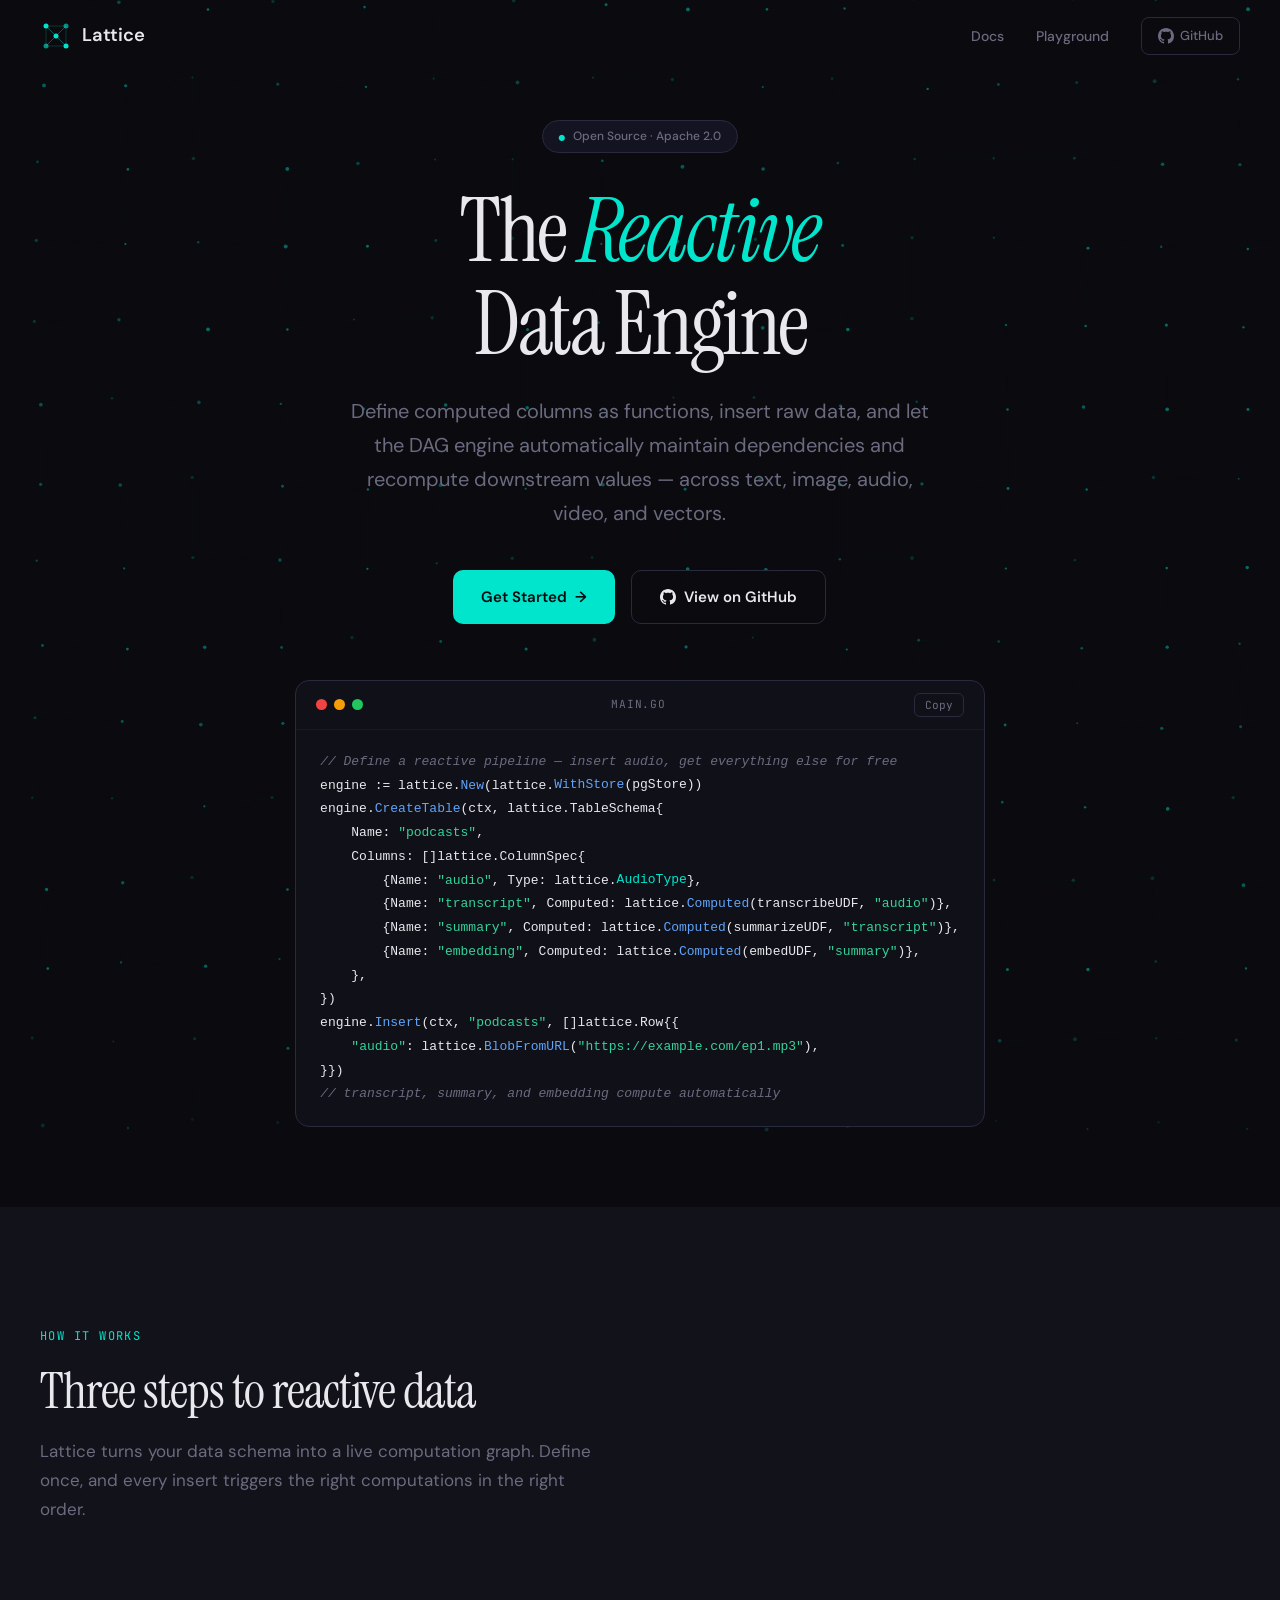
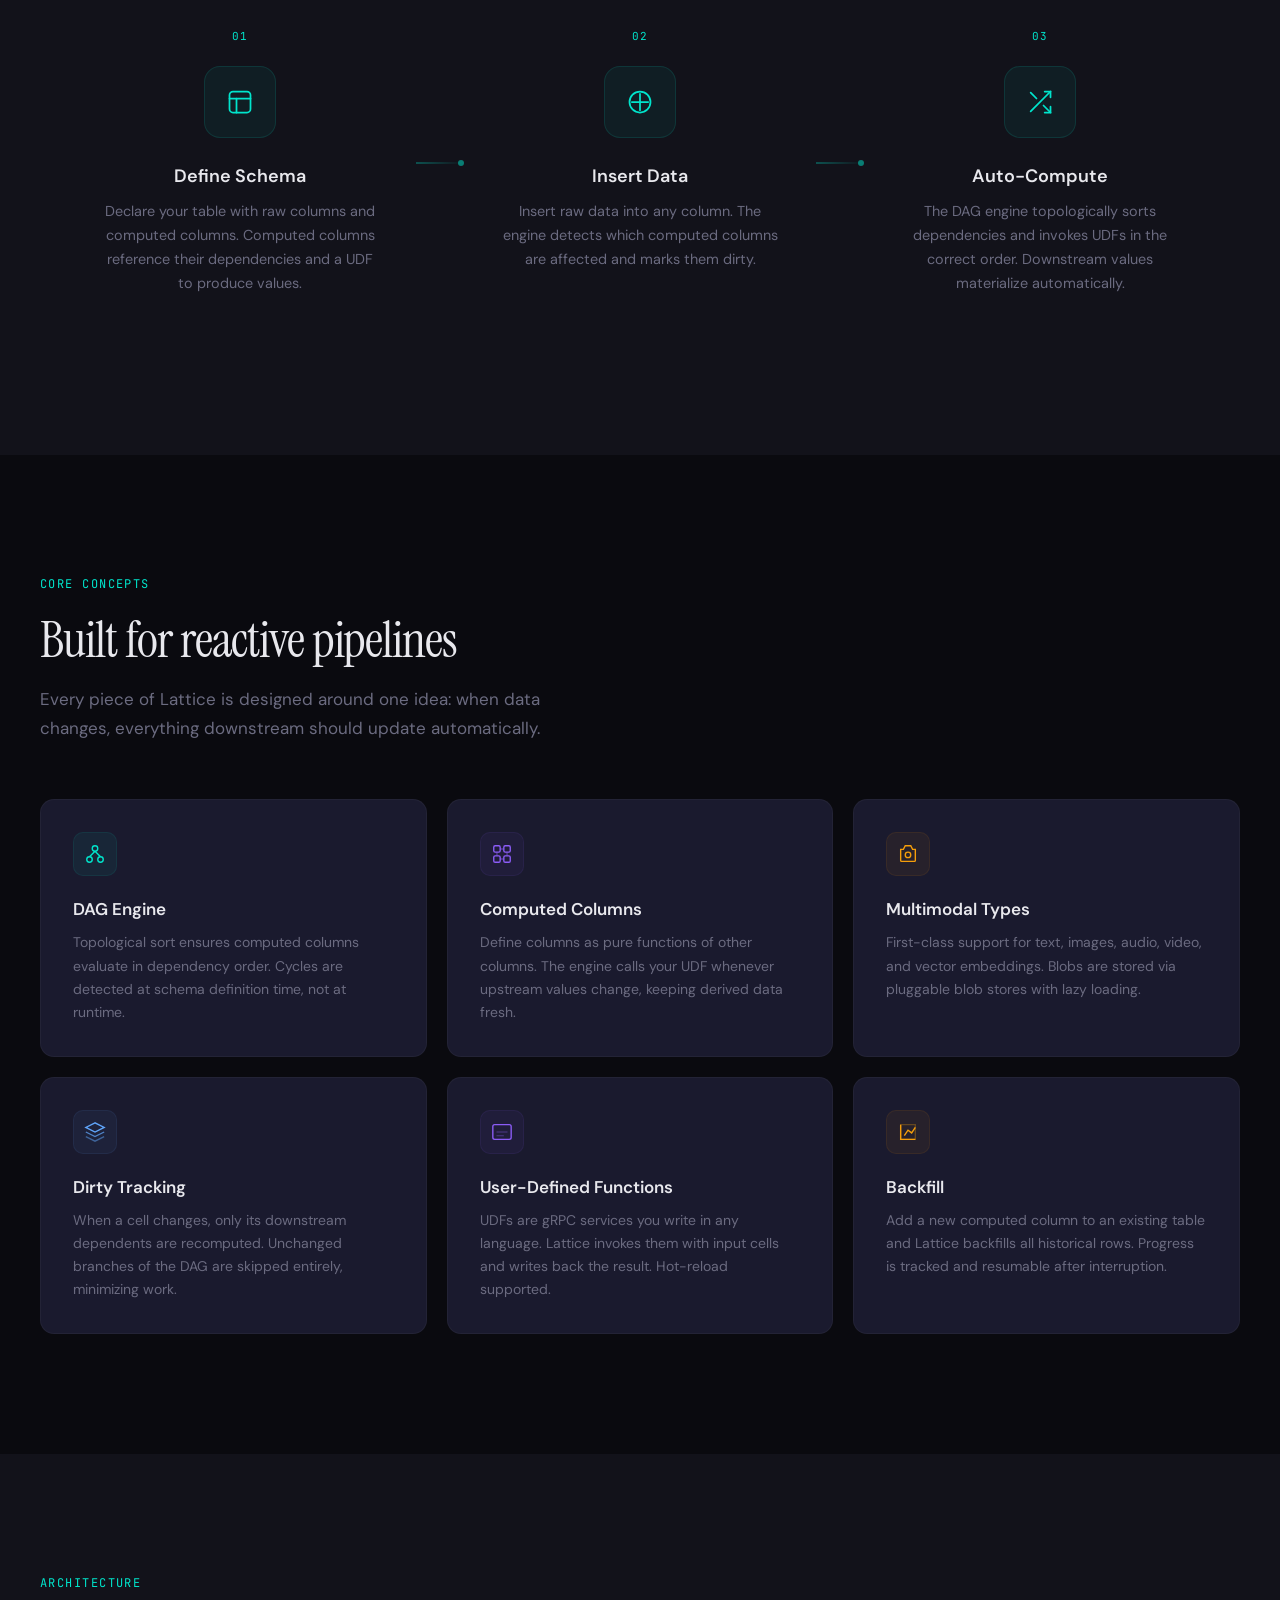
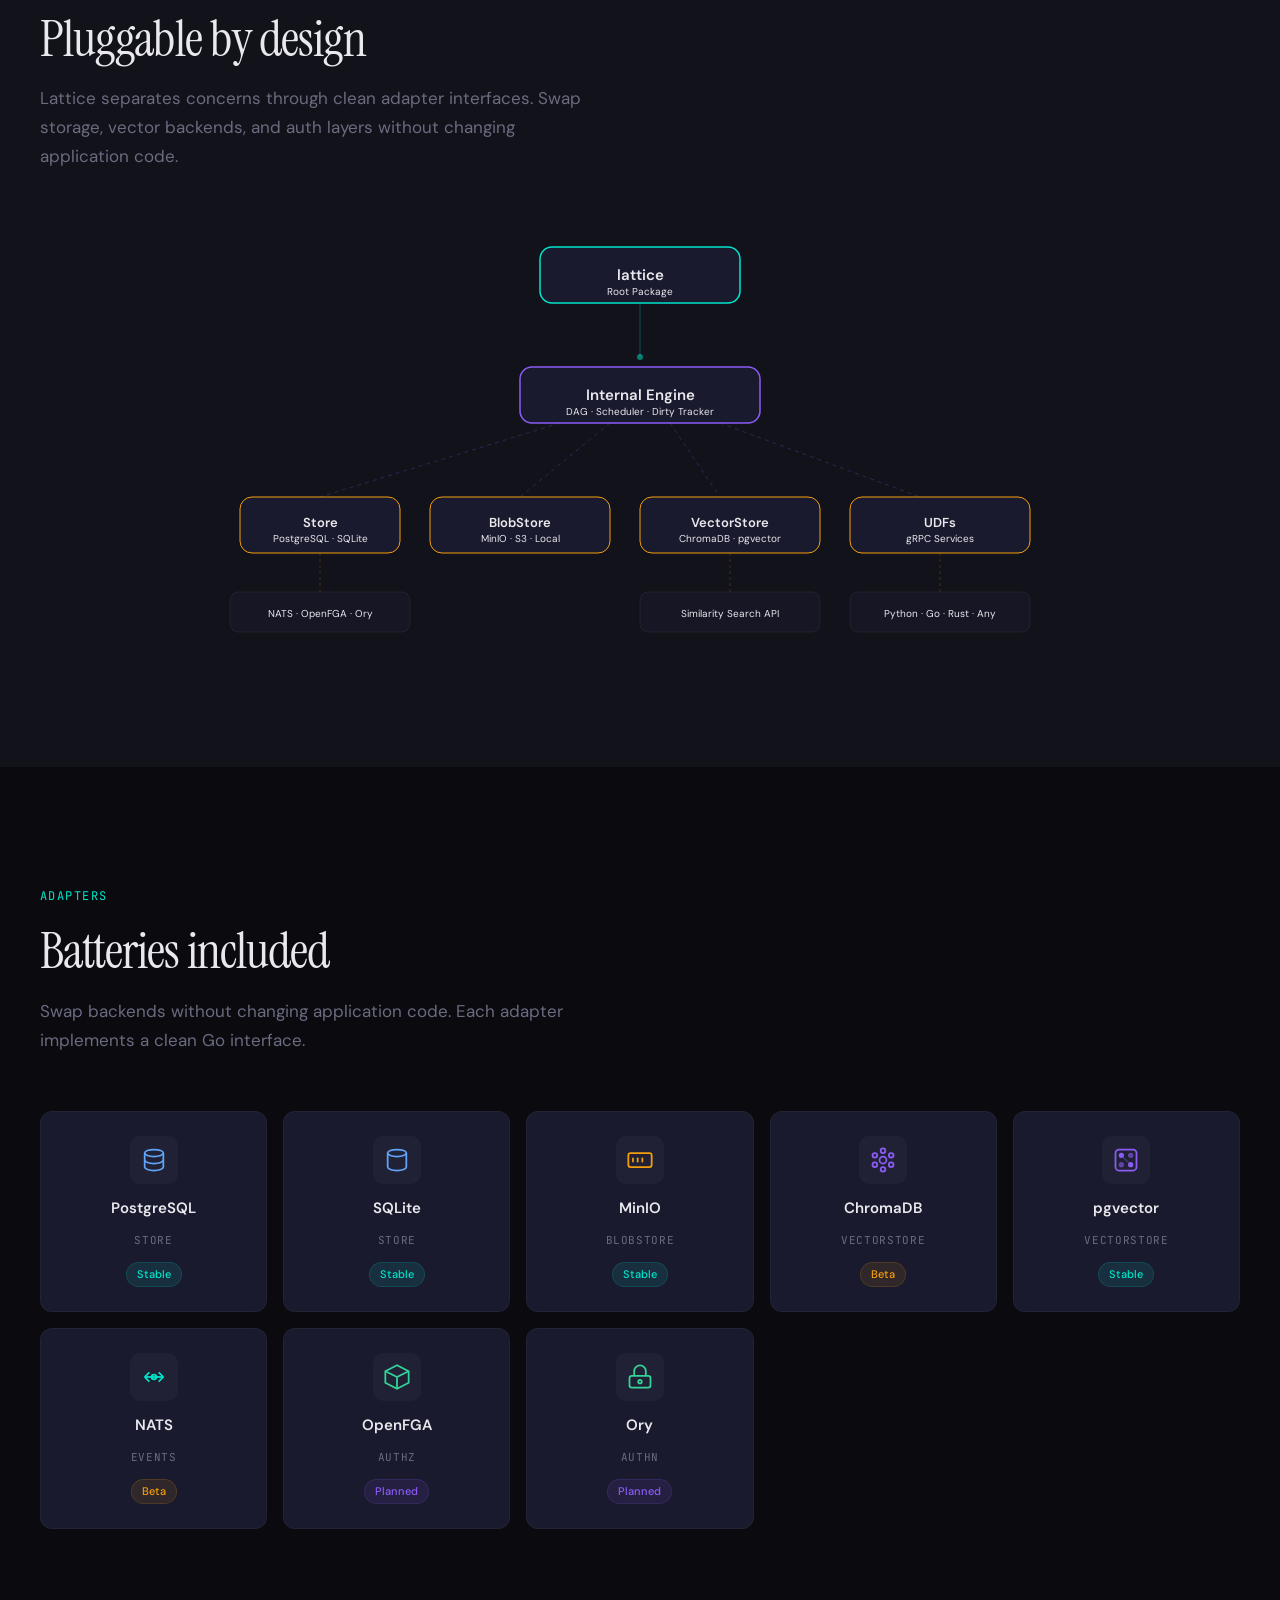
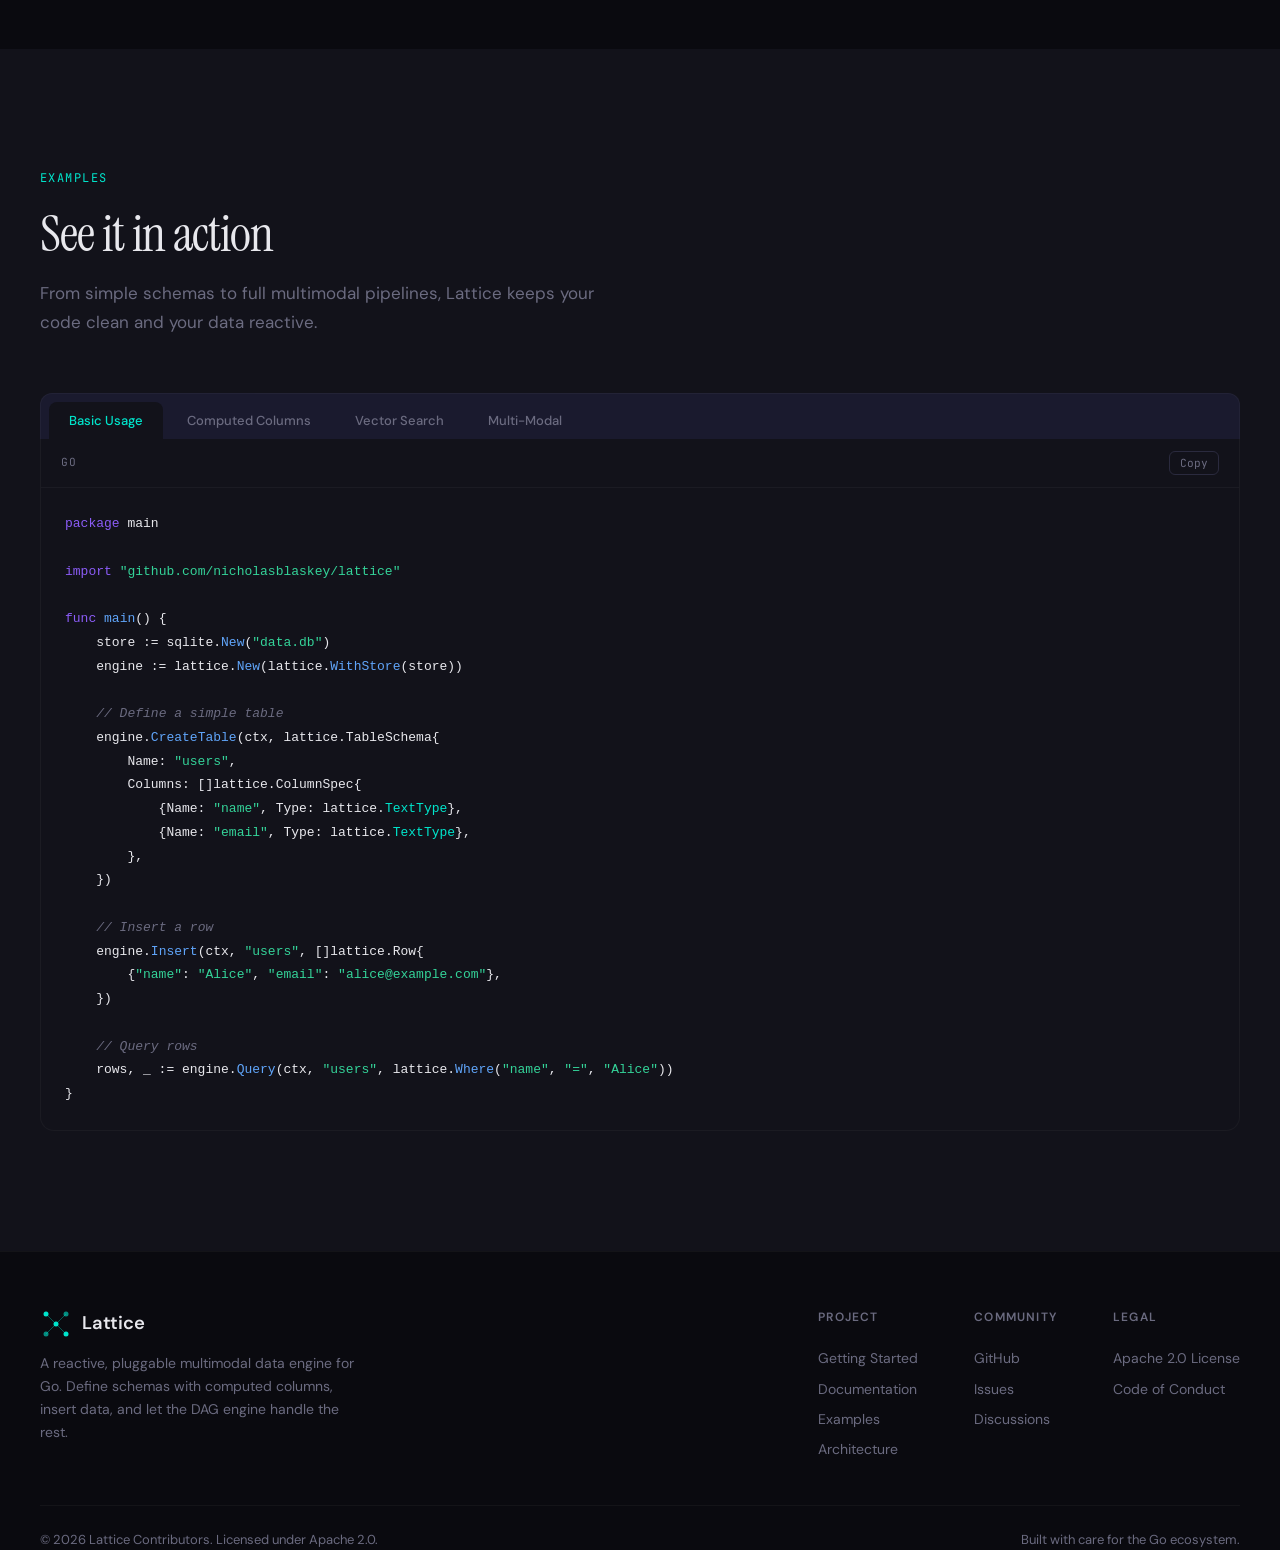
==== playground/index.html @ bccceb71 "feat: basic prototyping and ui panels" ====
<!DOCTYPE html>
<html lang="en">
<head>
<meta charset="UTF-8">
<meta name="viewport" content="width=device-width, initial-scale=1.0">
<title>Lattice — The Reactive Data Engine</title>
<meta name="description" content="A reactive, pluggable multimodal data engine written in Go. Define computed columns, insert data, and let the DAG engine handle the rest.">
<link rel="preconnect" href="https://fonts.googleapis.com">
<link rel="preconnect" href="https://fonts.gstatic.com" crossorigin>
<link href="https://fonts.googleapis.com/css2?family=DM+Sans:ital,opsz,wght@0,9..40,300..700;1,9..40,300..700&family=Instrument+Serif:ital@0;1&family=JetBrains+Mono:wght@400;500&display=swap" rel="stylesheet">
<style>
*,*::before,*::after{box-sizing:border-box;margin:0;padding:0}
:root{
  --bg:#0A0A0F;--surface:#12121A;--card:#1A1A2E;
  --teal:#00E5CC;--amber:#F59E0B;--violet:#8B5CF6;--red:#EF4444;
  --text:#E8E8ED;--muted:#6B6B80;--dim:#2A2A3E;
  --serif:'Instrument Serif',Georgia,serif;
  --sans:'DM Sans',system-ui,sans-serif;
  --mono:'JetBrains Mono',monospace;
  --ease:cubic-bezier(.22,1,.36,1);
}
html{scroll-behavior:smooth;-webkit-font-smoothing:antialiased;-moz-osx-font-smoothing:grayscale}
body{font-family:var(--sans);background:var(--bg);color:var(--text);line-height:1.6;overflow-x:hidden}
a{color:inherit;text-decoration:none}
::selection{background:rgba(0,229,204,.25);color:#fff}

/* ── Scroll reveal ── */
.sr{opacity:0;transform:translateY(32px);transition:opacity .7s var(--ease),transform .7s var(--ease)}
.sr.visible{opacity:1;transform:translateY(0)}
.sr-d1{transition-delay:.1s}.sr-d2{transition-delay:.2s}.sr-d3{transition-delay:.3s}
.sr-d4{transition-delay:.4s}.sr-d5{transition-delay:.5s}.sr-d6{transition-delay:.6s}

/* ── Navigation ── */
nav{position:fixed;top:0;left:0;right:0;z-index:100;padding:0 24px;transition:background .4s,box-shadow .4s,backdrop-filter .4s}
nav.scrolled{background:rgba(10,10,15,.72);backdrop-filter:blur(20px) saturate(1.4);-webkit-backdrop-filter:blur(20px) saturate(1.4);box-shadow:0 1px 0 rgba(255,255,255,.04)}
.nav-inner{max-width:1200px;margin:0 auto;display:flex;align-items:center;justify-content:space-between;height:72px}
.logo{display:flex;align-items:center;gap:10px;font-family:var(--sans);font-weight:600;font-size:1.15rem;letter-spacing:-.01em}
.logo-mark{width:32px;height:32px;position:relative}
.logo-mark svg{width:100%;height:100%}
.nav-links{display:flex;align-items:center;gap:32px}
.nav-links a{font-size:.875rem;font-weight:500;color:var(--muted);transition:color .25s}
.nav-links a:hover{color:var(--text)}
.nav-links .gh-btn{display:inline-flex;align-items:center;gap:6px;padding:8px 16px;border:1px solid var(--dim);border-radius:8px;font-size:.8125rem;transition:border-color .25s,background .25s}
.nav-links .gh-btn:hover{border-color:var(--muted);background:rgba(255,255,255,.03)}
.nav-toggle{display:none;background:none;border:none;color:var(--text);cursor:pointer;padding:8px}
.nav-toggle svg{width:24px;height:24px}

/* ── Hero ── */
.hero{position:relative;min-height:100vh;display:flex;align-items:center;justify-content:center;padding:120px 24px 80px;overflow:hidden}
.hero canvas{position:absolute;inset:0;width:100%;height:100%}
.hero::after{content:'';position:absolute;bottom:0;left:0;right:0;height:200px;background:linear-gradient(to top,var(--bg),transparent);pointer-events:none}
.hero-content{position:relative;z-index:2;max-width:900px;text-align:center}
.hero-badge{display:inline-flex;align-items:center;gap:8px;padding:6px 16px;border:1px solid var(--dim);border-radius:100px;font-size:.75rem;font-weight:500;color:var(--muted);margin-bottom:32px;background:rgba(26,26,46,.6)}
.hero-badge span{color:var(--teal);font-size:.5rem;line-height:1}
.hero h1{font-family:var(--serif);font-weight:400;font-size:clamp(3rem,7vw,5.5rem);line-height:1.05;letter-spacing:-.03em;margin-bottom:24px}
.hero h1 em{font-style:italic;color:var(--teal);position:relative}
.hero p.sub{font-size:clamp(1rem,2vw,1.25rem);color:var(--muted);max-width:600px;margin:0 auto 40px;line-height:1.7}
.hero-actions{display:flex;gap:16px;justify-content:center;flex-wrap:wrap;margin-bottom:56px}
.btn{display:inline-flex;align-items:center;gap:8px;padding:14px 28px;border-radius:10px;font-family:var(--sans);font-size:.9375rem;font-weight:600;cursor:pointer;transition:transform .2s var(--ease),box-shadow .2s var(--ease),background .2s;border:none}
.btn:active{transform:scale(.97)}
.btn-primary{background:var(--teal);color:#0A0A0F;box-shadow:0 0 0 0 rgba(0,229,204,0)}
.btn-primary:hover{box-shadow:0 0 32px rgba(0,229,204,.25);transform:translateY(-1px)}
.btn-secondary{background:transparent;color:var(--text);border:1px solid var(--dim)}
.btn-secondary:hover{border-color:var(--muted);background:rgba(255,255,255,.03)}
.hero-code{text-align:left;max-width:720px;margin:0 auto;background:rgba(18,18,26,.85);border:1px solid var(--dim);border-radius:14px;overflow:hidden;backdrop-filter:blur(12px)}
.code-header{display:flex;align-items:center;justify-content:space-between;padding:12px 20px;border-bottom:1px solid rgba(255,255,255,.04)}
.code-dots{display:flex;gap:7px}
.code-dots i{width:11px;height:11px;border-radius:50%;background:var(--dim)}
.code-dots i:first-child{background:#EF4444}.code-dots i:nth-child(2){background:#F59E0B}.code-dots i:last-child{background:#22C55E}
.code-lang{font-family:var(--mono);font-size:.7rem;color:var(--muted);text-transform:uppercase;letter-spacing:.08em}
.copy-btn{background:none;border:1px solid var(--dim);color:var(--muted);border-radius:6px;padding:4px 10px;font-size:.7rem;font-family:var(--mono);cursor:pointer;transition:color .2s,border-color .2s}
.copy-btn:hover{color:var(--text);border-color:var(--muted)}
.copy-btn.copied{color:var(--teal);border-color:var(--teal)}
.hero-code pre{padding:20px 24px;overflow-x:auto;font-family:var(--mono);font-size:.8125rem;line-height:1.75;tab-size:4;scrollbar-width:thin;scrollbar-color:var(--dim) transparent}
.hero-code pre::-webkit-scrollbar{height:6px}
.hero-code pre::-webkit-scrollbar-track{background:transparent}
.hero-code pre::-webkit-scrollbar-thumb{background:var(--dim);border-radius:3px}

/* Syntax colors */
.kw{color:var(--violet)}.fn{color:#60A5FA}.str{color:#34D399}.cm{color:var(--muted);font-style:italic}.tp{color:var(--teal)}.num{color:var(--amber)}

/* ── Section base ── */
section{padding:120px 24px}
.container{max-width:1200px;margin:0 auto}
.section-label{font-family:var(--mono);font-size:.75rem;text-transform:uppercase;letter-spacing:.12em;color:var(--teal);margin-bottom:16px}
.section-title{font-family:var(--serif);font-size:clamp(2rem,4vw,3.25rem);font-weight:400;line-height:1.15;letter-spacing:-.02em;margin-bottom:16px}
.section-desc{color:var(--muted);font-size:1.0625rem;max-width:560px;line-height:1.7}

/* ── How It Works ── */
.how{background:var(--surface)}
.steps{display:grid;grid-template-columns:repeat(3,1fr);gap:0;margin-top:64px;position:relative}
.step{text-align:center;padding:40px 32px;position:relative}
.step-num{font-family:var(--mono);font-size:.6875rem;color:var(--teal);letter-spacing:.1em;text-transform:uppercase;margin-bottom:20px}
.step-icon{width:72px;height:72px;margin:0 auto 24px;border-radius:16px;background:rgba(0,229,204,.06);border:1px solid rgba(0,229,204,.12);display:flex;align-items:center;justify-content:center;font-size:1.75rem;transition:transform .3s var(--ease),box-shadow .3s}
.step:hover .step-icon{transform:translateY(-4px);box-shadow:0 8px 32px rgba(0,229,204,.1)}
.step h3{font-family:var(--sans);font-size:1.125rem;font-weight:600;margin-bottom:10px}
.step p{color:var(--muted);font-size:.9rem;line-height:1.65;max-width:280px;margin:0 auto}
.step-connector{display:none}
@media(min-width:768px){
  .step-connector{display:block;position:absolute;top:50%;right:-24px;width:48px;height:2px;z-index:2}
  .step-connector::before{content:'';position:absolute;inset:0;background:linear-gradient(90deg,var(--teal),transparent);opacity:.3}
  .step-connector::after{content:'';position:absolute;right:0;top:50%;transform:translateY(-50%);width:6px;height:6px;border-radius:50%;background:var(--teal);opacity:.5}
  .step:last-child .step-connector{display:none}
}

/* ── Concepts grid ── */
.concepts-grid{display:grid;grid-template-columns:repeat(auto-fill,minmax(320px,1fr));gap:20px;margin-top:56px}
.concept-card{background:var(--card);border:1px solid rgba(255,255,255,.04);border-radius:14px;padding:32px;transition:border-color .3s,box-shadow .3s,transform .3s var(--ease);cursor:default}
.concept-card:hover{border-color:rgba(0,229,204,.15);box-shadow:0 0 40px rgba(0,229,204,.06);transform:translateY(-2px)}
.concept-icon{width:44px;height:44px;border-radius:10px;display:flex;align-items:center;justify-content:center;font-size:1.25rem;margin-bottom:20px;background:rgba(0,229,204,.06);border:1px solid rgba(0,229,204,.08)}
.concept-card:nth-child(2) .concept-icon{background:rgba(139,92,246,.06);border-color:rgba(139,92,246,.08)}
.concept-card:nth-child(3) .concept-icon{background:rgba(245,158,11,.06);border-color:rgba(245,158,11,.08)}
.concept-card:nth-child(4) .concept-icon{background:rgba(96,165,250,.06);border-color:rgba(96,165,250,.08)}
.concept-card:nth-child(5) .concept-icon{background:rgba(139,92,246,.06);border-color:rgba(139,92,246,.08)}
.concept-card:nth-child(6) .concept-icon{background:rgba(245,158,11,.06);border-color:rgba(245,158,11,.08)}
.concept-card h3{font-size:1.0625rem;font-weight:600;margin-bottom:8px}
.concept-card p{color:var(--muted);font-size:.875rem;line-height:1.65}

/* ── Architecture ── */
.arch{background:var(--surface)}
.arch-diagram{margin-top:56px;display:flex;justify-content:center}
.arch-svg{width:100%;max-width:860px;height:auto}
.arch-svg text{font-family:var(--sans);fill:var(--text)}
.arch-svg .node{transition:filter .3s}
.arch-svg .node:hover{filter:drop-shadow(0 0 12px rgba(0,229,204,.3))}

/* ── Adapters ── */
.adapters-grid{display:grid;grid-template-columns:repeat(auto-fill,minmax(200px,1fr));gap:16px;margin-top:56px}
.adapter{background:var(--card);border:1px solid rgba(255,255,255,.04);border-radius:12px;padding:24px;display:flex;flex-direction:column;align-items:center;gap:12px;text-align:center;transition:border-color .3s,transform .3s var(--ease)}
.adapter:hover{border-color:rgba(0,229,204,.12);transform:translateY(-2px)}
.adapter-icon{width:48px;height:48px;border-radius:10px;background:rgba(255,255,255,.03);display:flex;align-items:center;justify-content:center;font-size:1.5rem}
.adapter h4{font-size:.9375rem;font-weight:600}
.adapter-type{font-family:var(--mono);font-size:.6875rem;color:var(--muted);text-transform:uppercase;letter-spacing:.06em}
.adapter-badge{font-size:.6875rem;padding:3px 10px;border-radius:100px;font-weight:500}
.badge-stable{background:rgba(0,229,204,.1);color:var(--teal);border:1px solid rgba(0,229,204,.15)}
.badge-beta{background:rgba(245,158,11,.1);color:var(--amber);border:1px solid rgba(245,158,11,.15)}
.badge-planned{background:rgba(139,92,246,.1);color:var(--violet);border:1px solid rgba(139,92,246,.15)}

/* ── Code examples ── */
.examples{background:var(--surface)}
.tabs{display:flex;gap:4px;margin-top:56px;margin-bottom:0;background:var(--card);border-radius:12px 12px 0 0;padding:8px 8px 0;border:1px solid rgba(255,255,255,.04);border-bottom:none;overflow-x:auto;scrollbar-width:none;-ms-overflow-style:none}
.tabs::-webkit-scrollbar{display:none}
.tab{padding:10px 20px;font-size:.8125rem;font-weight:500;color:var(--muted);border-radius:8px 8px 0 0;cursor:pointer;transition:color .2s,background .2s;white-space:nowrap;border:none;background:none;font-family:var(--sans)}
.tab:hover{color:var(--text)}
.tab.active{color:var(--teal);background:var(--surface);position:relative}
.tab-panels{background:var(--surface);border:1px solid rgba(255,255,255,.04);border-top:none;border-radius:0 0 14px 14px;overflow:hidden}
.tab-panel{display:none}
.tab-panel.active{display:block}
.tab-panel pre{padding:24px;overflow-x:auto;font-family:var(--mono);font-size:.8125rem;line-height:1.75;scrollbar-width:thin;scrollbar-color:var(--dim) transparent}
.tab-panel pre::-webkit-scrollbar{height:6px}
.tab-panel pre::-webkit-scrollbar-track{background:transparent}
.tab-panel pre::-webkit-scrollbar-thumb{background:var(--dim);border-radius:3px}
.tab-panel .code-header{border-bottom:1px solid rgba(255,255,255,.04)}

/* ── Footer ── */
footer{border-top:1px solid rgba(255,255,255,.04);padding:56px 24px 40px}
.footer-inner{max-width:1200px;margin:0 auto;display:flex;flex-wrap:wrap;justify-content:space-between;align-items:start;gap:40px}
.footer-brand{max-width:320px}
.footer-brand .logo{margin-bottom:12px}
.footer-brand p{color:var(--muted);font-size:.875rem;line-height:1.65}
.footer-links{display:flex;gap:56px}
.footer-col h5{font-size:.75rem;text-transform:uppercase;letter-spacing:.1em;color:var(--muted);margin-bottom:16px;font-weight:600}
.footer-col a{display:block;font-size:.875rem;color:var(--muted);padding:4px 0;transition:color .2s}
.footer-col a:hover{color:var(--text)}
.footer-bottom{max-width:1200px;margin:40px auto 0;padding-top:24px;border-top:1px solid rgba(255,255,255,.04);display:flex;justify-content:space-between;align-items:center;font-size:.8125rem;color:var(--muted);flex-wrap:wrap;gap:12px}

/* ── Mobile ── */
@media(max-width:767px){
  .nav-links{display:none;position:absolute;top:72px;left:0;right:0;background:rgba(10,10,15,.95);backdrop-filter:blur(20px);padding:16px 24px 24px;flex-direction:column;align-items:stretch;gap:16px;border-bottom:1px solid var(--dim)}
  .nav-links.open{display:flex}
  .nav-toggle{display:block}
  .steps{grid-template-columns:1fr;gap:8px}
  .concepts-grid{grid-template-columns:1fr}
  .adapters-grid{grid-template-columns:repeat(2,1fr)}
  .footer-links{gap:32px}
  .footer-inner{flex-direction:column}
  section{padding:80px 20px}
  .hero{padding:100px 20px 60px}
}
@media(max-width:480px){
  .adapters-grid{grid-template-columns:1fr}
  .hero-actions{flex-direction:column;align-items:center}
  .btn{width:100%;justify-content:center}
}
</style>
</head>
<body>

<!-- ── Navigation ── -->
<nav id="nav">
  <div class="nav-inner">
    <a href="#" class="logo">
      <div class="logo-mark">
        <svg viewBox="0 0 32 32" fill="none">
          <circle cx="6" cy="6" r="2.5" fill="#00E5CC"/>
          <circle cx="26" cy="6" r="2.5" fill="#00E5CC" opacity=".6"/>
          <circle cx="16" cy="16" r="2.5" fill="#00E5CC"/>
          <circle cx="6" cy="26" r="2.5" fill="#00E5CC" opacity=".6"/>
          <circle cx="26" cy="26" r="2.5" fill="#00E5CC"/>
          <line x1="6" y1="6" x2="16" y2="16" stroke="#00E5CC" stroke-width="1" opacity=".35"/>
          <line x1="26" y1="6" x2="16" y2="16" stroke="#00E5CC" stroke-width="1" opacity=".35"/>
          <line x1="6" y1="26" x2="16" y2="16" stroke="#00E5CC" stroke-width="1" opacity=".35"/>
          <line x1="26" y1="26" x2="16" y2="16" stroke="#00E5CC" stroke-width="1" opacity=".35"/>
          <line x1="6" y1="6" x2="26" y2="6" stroke="#00E5CC" stroke-width="1" opacity=".2"/>
          <line x1="6" y1="26" x2="26" y2="26" stroke="#00E5CC" stroke-width="1" opacity=".2"/>
          <line x1="6" y1="6" x2="6" y2="26" stroke="#00E5CC" stroke-width="1" opacity=".2"/>
          <line x1="26" y1="6" x2="26" y2="26" stroke="#00E5CC" stroke-width="1" opacity=".2"/>
        </svg>
      </div>
      Lattice
    </a>
    <button class="nav-toggle" onclick="document.querySelector('.nav-links').classList.toggle('open')" aria-label="Toggle navigation">
      <svg viewBox="0 0 24 24" fill="none" stroke="currentColor" stroke-width="2"><line x1="3" y1="6" x2="21" y2="6"/><line x1="3" y1="12" x2="21" y2="12"/><line x1="3" y1="18" x2="21" y2="18"/></svg>
    </button>
    <div class="nav-links">
      <a href="#concepts">Docs</a>
      <a href="#examples">Playground</a>
      <a href="https://github.com/nicholasblaskey/lattice" class="gh-btn" target="_blank" rel="noopener">
        <svg width="16" height="16" viewBox="0 0 16 16" fill="currentColor"><path d="M8 0C3.58 0 0 3.58 0 8c0 3.54 2.29 6.53 5.47 7.59.4.07.55-.17.55-.38 0-.19-.01-.82-.01-1.49-2.01.37-2.53-.49-2.69-.94-.09-.23-.48-.94-.82-1.13-.28-.15-.68-.52-.01-.53.63-.01 1.08.58 1.23.82.72 1.21 1.87.87 2.33.66.07-.52.28-.87.51-1.07-1.78-.2-3.64-.89-3.64-3.95 0-.87.31-1.59.82-2.15-.08-.2-.36-1.02.08-2.12 0 0 .67-.21 2.2.82.64-.18 1.32-.27 2-.27.68 0 1.36.09 2 .27 1.53-1.04 2.2-.82 2.2-.82.44 1.1.16 1.92.08 2.12.51.56.82 1.27.82 2.15 0 3.07-1.87 3.75-3.65 3.95.29.25.54.73.54 1.48 0 1.07-.01 1.93-.01 2.2 0 .21.15.46.55.38A8.01 8.01 0 0016 8c0-4.42-3.58-8-8-8z"/></svg>
        GitHub
      </a>
    </div>
  </div>
</nav>

<!-- ── Hero ── -->
<section class="hero" id="hero">
  <canvas id="lattice-canvas"></canvas>
  <div class="hero-content">
    <div class="hero-badge sr"><span>&#9679;</span> Open Source &middot; Apache 2.0</div>
    <h1 class="sr sr-d1">The <em>Reactive</em><br>Data Engine</h1>
    <p class="sub sr sr-d2">Define computed columns as functions, insert raw data, and let the DAG engine automatically maintain dependencies and recompute downstream values &mdash; across text, image, audio, video, and vectors.</p>
    <div class="hero-actions sr sr-d3">
      <a href="#how" class="btn btn-primary">Get Started <span>&rarr;</span></a>
      <a href="https://github.com/nicholasblaskey/lattice" class="btn btn-secondary" target="_blank" rel="noopener">
        <svg width="16" height="16" viewBox="0 0 16 16" fill="currentColor"><path d="M8 0C3.58 0 0 3.58 0 8c0 3.54 2.29 6.53 5.47 7.59.4.07.55-.17.55-.38 0-.19-.01-.82-.01-1.49-2.01.37-2.53-.49-2.69-.94-.09-.23-.48-.94-.82-1.13-.28-.15-.68-.52-.01-.53.63-.01 1.08.58 1.23.82.72 1.21 1.87.87 2.33.66.07-.52.28-.87.51-1.07-1.78-.2-3.64-.89-3.64-3.95 0-.87.31-1.59.82-2.15-.08-.2-.36-1.02.08-2.12 0 0 .67-.21 2.2.82.64-.18 1.32-.27 2-.27.68 0 1.36.09 2 .27 1.53-1.04 2.2-.82 2.2-.82.44 1.1.16 1.92.08 2.12.51.56.82 1.27.82 2.15 0 3.07-1.87 3.75-3.65 3.95.29.25.54.73.54 1.48 0 1.07-.01 1.93-.01 2.2 0 .21.15.46.55.38A8.01 8.01 0 0016 8c0-4.42-3.58-8-8-8z"/></svg>
        View on GitHub
      </a>
    </div>
    <div class="hero-code sr sr-d4">
      <div class="code-header">
        <div class="code-dots"><i></i><i></i><i></i></div>
        <span class="code-lang">main.go</span>
        <button class="copy-btn" onclick="copyCode(this)">Copy</button>
      </div>
      <pre><code><span class="cm">// Define a reactive pipeline — insert audio, get everything else for free</span>
engine := lattice.<span class="fn">New</span>(lattice.<span class="fn">WithStore</span>(pgStore))
engine.<span class="fn">CreateTable</span>(ctx, lattice.TableSchema{
    Name: <span class="str">"podcasts"</span>,
    Columns: []lattice.ColumnSpec{
        {Name: <span class="str">"audio"</span>, Type: lattice.<span class="tp">AudioType</span>},
        {Name: <span class="str">"transcript"</span>, Computed: lattice.<span class="fn">Computed</span>(transcribeUDF, <span class="str">"audio"</span>)},
        {Name: <span class="str">"summary"</span>, Computed: lattice.<span class="fn">Computed</span>(summarizeUDF, <span class="str">"transcript"</span>)},
        {Name: <span class="str">"embedding"</span>, Computed: lattice.<span class="fn">Computed</span>(embedUDF, <span class="str">"summary"</span>)},
    },
})
engine.<span class="fn">Insert</span>(ctx, <span class="str">"podcasts"</span>, []lattice.Row{{
    <span class="str">"audio"</span>: lattice.<span class="fn">BlobFromURL</span>(<span class="str">"https://example.com/ep1.mp3"</span>),
}})
<span class="cm">// transcript, summary, and embedding compute automatically</span></code></pre>
    </div>
  </div>
</section>

<!-- ── How It Works ── -->
<section class="how" id="how">
  <div class="container">
    <div class="section-label sr">How It Works</div>
    <h2 class="section-title sr sr-d1">Three steps to reactive data</h2>
    <p class="section-desc sr sr-d2">Lattice turns your data schema into a live computation graph. Define once, and every insert triggers the right computations in the right order.</p>
    <div class="steps">
      <div class="step sr sr-d1">
        <div class="step-num">01</div>
        <div class="step-icon">
          <svg width="28" height="28" viewBox="0 0 24 24" fill="none" stroke="#00E5CC" stroke-width="1.5" stroke-linecap="round"><rect x="3" y="3" width="18" height="18" rx="3"/><line x1="3" y1="9" x2="21" y2="9"/><line x1="9" y1="9" x2="9" y2="21"/></svg>
        </div>
        <h3>Define Schema</h3>
        <p>Declare your table with raw columns and computed columns. Computed columns reference their dependencies and a UDF to produce values.</p>
        <div class="step-connector"></div>
      </div>
      <div class="step sr sr-d2">
        <div class="step-num">02</div>
        <div class="step-icon">
          <svg width="28" height="28" viewBox="0 0 24 24" fill="none" stroke="#00E5CC" stroke-width="1.5" stroke-linecap="round"><path d="M12 5v14M5 12h14"/><circle cx="12" cy="12" r="9"/></svg>
        </div>
        <h3>Insert Data</h3>
        <p>Insert raw data into any column. The engine detects which computed columns are affected and marks them dirty.</p>
        <div class="step-connector"></div>
      </div>
      <div class="step sr sr-d3">
        <div class="step-num">03</div>
        <div class="step-icon">
          <svg width="28" height="28" viewBox="0 0 24 24" fill="none" stroke="#00E5CC" stroke-width="1.5" stroke-linecap="round"><polyline points="16 3 21 3 21 8"/><line x1="4" y1="20" x2="21" y2="3"/><polyline points="21 16 21 21 16 21"/><line x1="15" y1="15" x2="21" y2="21"/><line x1="4" y1="4" x2="9" y2="9"/></svg>
        </div>
        <h3>Auto-Compute</h3>
        <p>The DAG engine topologically sorts dependencies and invokes UDFs in the correct order. Downstream values materialize automatically.</p>
      </div>
    </div>
  </div>
</section>

<!-- ── Core Concepts ── -->
<section id="concepts">
  <div class="container">
    <div class="section-label sr">Core Concepts</div>
    <h2 class="section-title sr sr-d1">Built for reactive pipelines</h2>
    <p class="section-desc sr sr-d2">Every piece of Lattice is designed around one idea: when data changes, everything downstream should update automatically.</p>
    <div class="concepts-grid">
      <div class="concept-card sr sr-d1">
        <div class="concept-icon">
          <svg width="22" height="22" viewBox="0 0 24 24" fill="none" stroke="#00E5CC" stroke-width="1.5"><circle cx="12" cy="6" r="3"/><circle cx="6" cy="18" r="3"/><circle cx="18" cy="18" r="3"/><line x1="12" y1="9" x2="6" y2="15"/><line x1="12" y1="9" x2="18" y2="15"/></svg>
        </div>
        <h3>DAG Engine</h3>
        <p>Topological sort ensures computed columns evaluate in dependency order. Cycles are detected at schema definition time, not at runtime.</p>
      </div>
      <div class="concept-card sr sr-d2">
        <div class="concept-icon">
          <svg width="22" height="22" viewBox="0 0 24 24" fill="none" stroke="#8B5CF6" stroke-width="1.5"><rect x="3" y="3" width="7" height="7" rx="1.5"/><rect x="14" y="3" width="7" height="7" rx="1.5"/><rect x="3" y="14" width="7" height="7" rx="1.5"/><rect x="14" y="14" width="7" height="7" rx="1.5"/><path d="M10 6.5h4M6.5 10v4M17.5 10v4M10 17.5h4" opacity=".5"/></svg>
        </div>
        <h3>Computed Columns</h3>
        <p>Define columns as pure functions of other columns. The engine calls your UDF whenever upstream values change, keeping derived data fresh.</p>
      </div>
      <div class="concept-card sr sr-d3">
        <div class="concept-icon">
          <svg width="22" height="22" viewBox="0 0 24 24" fill="none" stroke="#F59E0B" stroke-width="1.5"><path d="M4 7h3l2-4h6l2 4h3v12a1 1 0 01-1 1H5a1 1 0 01-1-1V7z"/><circle cx="12" cy="13" r="3"/></svg>
        </div>
        <h3>Multimodal Types</h3>
        <p>First-class support for text, images, audio, video, and vector embeddings. Blobs are stored via pluggable blob stores with lazy loading.</p>
      </div>
      <div class="concept-card sr sr-d4">
        <div class="concept-icon">
          <svg width="22" height="22" viewBox="0 0 24 24" fill="none" stroke="#60A5FA" stroke-width="1.5"><path d="M12 2L2 7l10 5 10-5-10-5z"/><path d="M2 17l10 5 10-5" opacity=".5"/><path d="M2 12l10 5 10-5" opacity=".75"/></svg>
        </div>
        <h3>Dirty Tracking</h3>
        <p>When a cell changes, only its downstream dependents are recomputed. Unchanged branches of the DAG are skipped entirely, minimizing work.</p>
      </div>
      <div class="concept-card sr sr-d5">
        <div class="concept-icon">
          <svg width="22" height="22" viewBox="0 0 24 24" fill="none" stroke="#8B5CF6" stroke-width="1.5"><rect x="2" y="4" width="20" height="16" rx="2"/><path d="M6 8h.01M9 8h.01M12 8h.01"/><line x1="6" y1="12" x2="18" y2="12" opacity=".3"/><line x1="6" y1="16" x2="14" y2="16" opacity=".3"/></svg>
        </div>
        <h3>User-Defined Functions</h3>
        <p>UDFs are gRPC services you write in any language. Lattice invokes them with input cells and writes back the result. Hot-reload supported.</p>
      </div>
      <div class="concept-card sr sr-d6">
        <div class="concept-icon">
          <svg width="22" height="22" viewBox="0 0 24 24" fill="none" stroke="#F59E0B" stroke-width="1.5"><path d="M4 4h16v16H4z" opacity=".3"/><path d="M4 4v16h16"/><polyline points="8 16 12 10 16 13 20 7"/></svg>
        </div>
        <h3>Backfill</h3>
        <p>Add a new computed column to an existing table and Lattice backfills all historical rows. Progress is tracked and resumable after interruption.</p>
      </div>
    </div>
  </div>
</section>

<!-- ── Architecture ── -->
<section class="arch" id="architecture">
  <div class="container">
    <div class="section-label sr">Architecture</div>
    <h2 class="section-title sr sr-d1">Pluggable by design</h2>
    <p class="section-desc sr sr-d2">Lattice separates concerns through clean adapter interfaces. Swap storage, vector backends, and auth layers without changing application code.</p>
    <div class="arch-diagram sr sr-d3">
      <svg class="arch-svg" viewBox="0 0 860 420" fill="none" xmlns="http://www.w3.org/2000/svg">
        <!-- Root Package -->
        <g class="node">
          <rect x="330" y="20" width="200" height="56" rx="12" fill="#1A1A2E" stroke="#00E5CC" stroke-width="1.5"/>
          <text x="430" y="53" text-anchor="middle" font-size="15" font-weight="600" fill="#E8E8ED">lattice</text>
          <text x="430" y="68" text-anchor="middle" font-size="10" fill="#6B6B80" font-family="var(--mono)">Root Package</text>
        </g>
        <!-- Arrow down -->
        <line x1="430" y1="76" x2="430" y2="130" stroke="#00E5CC" stroke-width="1" opacity=".3"/>
        <circle cx="430" cy="130" r="3" fill="#00E5CC" opacity=".5"/>
        <!-- Internal Engine -->
        <g class="node">
          <rect x="310" y="140" width="240" height="56" rx="12" fill="#1A1A2E" stroke="#8B5CF6" stroke-width="1.5"/>
          <text x="430" y="173" text-anchor="middle" font-size="15" font-weight="600" fill="#E8E8ED">Internal Engine</text>
          <text x="430" y="188" text-anchor="middle" font-size="10" fill="#6B6B80" font-family="var(--mono)">DAG &middot; Scheduler &middot; Dirty Tracker</text>
        </g>
        <!-- Lines to adapters -->
        <line x1="350" y1="196" x2="110" y2="270" stroke="#8B5CF6" stroke-width="1" opacity=".25" stroke-dasharray="4 4"/>
        <line x1="400" y1="196" x2="310" y2="270" stroke="#8B5CF6" stroke-width="1" opacity=".25" stroke-dasharray="4 4"/>
        <line x1="460" y1="196" x2="510" y2="270" stroke="#8B5CF6" stroke-width="1" opacity=".25" stroke-dasharray="4 4"/>
        <line x1="510" y1="196" x2="710" y2="270" stroke="#8B5CF6" stroke-width="1" opacity=".25" stroke-dasharray="4 4"/>
        <!-- Store -->
        <g class="node">
          <rect x="30" y="270" width="160" height="56" rx="12" fill="#1A1A2E" stroke="#F59E0B" stroke-width="1"/>
          <text x="110" y="300" text-anchor="middle" font-size="13" font-weight="600" fill="#E8E8ED">Store</text>
          <text x="110" y="315" text-anchor="middle" font-size="10" fill="#6B6B80" font-family="var(--mono)">PostgreSQL &middot; SQLite</text>
        </g>
        <!-- BlobStore -->
        <g class="node">
          <rect x="220" y="270" width="180" height="56" rx="12" fill="#1A1A2E" stroke="#F59E0B" stroke-width="1"/>
          <text x="310" y="300" text-anchor="middle" font-size="13" font-weight="600" fill="#E8E8ED">BlobStore</text>
          <text x="310" y="315" text-anchor="middle" font-size="10" fill="#6B6B80" font-family="var(--mono)">MinIO &middot; S3 &middot; Local</text>
        </g>
        <!-- VectorStore -->
        <g class="node">
          <rect x="430" y="270" width="180" height="56" rx="12" fill="#1A1A2E" stroke="#F59E0B" stroke-width="1"/>
          <text x="520" y="300" text-anchor="middle" font-size="13" font-weight="600" fill="#E8E8ED">VectorStore</text>
          <text x="520" y="315" text-anchor="middle" font-size="10" fill="#6B6B80" font-family="var(--mono)">ChromaDB &middot; pgvector</text>
        </g>
        <!-- UDFs -->
        <g class="node">
          <rect x="640" y="270" width="180" height="56" rx="12" fill="#1A1A2E" stroke="#F59E0B" stroke-width="1"/>
          <text x="730" y="300" text-anchor="middle" font-size="13" font-weight="600" fill="#E8E8ED">UDFs</text>
          <text x="730" y="315" text-anchor="middle" font-size="10" fill="#6B6B80" font-family="var(--mono)">gRPC Services</text>
        </g>
        <!-- Lower layer: extras -->
        <line x1="110" y1="326" x2="110" y2="365" stroke="#F59E0B" stroke-width="1" opacity=".2" stroke-dasharray="3 3"/>
        <line x1="520" y1="326" x2="520" y2="365" stroke="#F59E0B" stroke-width="1" opacity=".2" stroke-dasharray="3 3"/>
        <line x1="730" y1="326" x2="730" y2="365" stroke="#F59E0B" stroke-width="1" opacity=".2" stroke-dasharray="3 3"/>
        <g class="node">
          <rect x="20" y="365" width="180" height="40" rx="8" fill="rgba(26,26,46,.6)" stroke="rgba(255,255,255,.06)" stroke-width="1"/>
          <text x="110" y="390" text-anchor="middle" font-size="10" fill="#6B6B80" font-family="var(--mono)">NATS &middot; OpenFGA &middot; Ory</text>
        </g>
        <g class="node">
          <rect x="430" y="365" width="180" height="40" rx="8" fill="rgba(26,26,46,.6)" stroke="rgba(255,255,255,.06)" stroke-width="1"/>
          <text x="520" y="390" text-anchor="middle" font-size="10" fill="#6B6B80" font-family="var(--mono)">Similarity Search API</text>
        </g>
        <g class="node">
          <rect x="640" y="365" width="180" height="40" rx="8" fill="rgba(26,26,46,.6)" stroke="rgba(255,255,255,.06)" stroke-width="1"/>
          <text x="730" y="390" text-anchor="middle" font-size="10" fill="#6B6B80" font-family="var(--mono)">Python &middot; Go &middot; Rust &middot; Any</text>
        </g>
      </svg>
    </div>
  </div>
</section>

<!-- ── Adapters ── -->
<section id="adapters">
  <div class="container">
    <div class="section-label sr">Adapters</div>
    <h2 class="section-title sr sr-d1">Batteries included</h2>
    <p class="section-desc sr sr-d2">Swap backends without changing application code. Each adapter implements a clean Go interface.</p>
    <div class="adapters-grid">
      <div class="adapter sr sr-d1">
        <div class="adapter-icon">
          <svg width="28" height="28" viewBox="0 0 24 24" fill="none" stroke="#60A5FA" stroke-width="1.5"><ellipse cx="12" cy="6" rx="8" ry="3"/><path d="M4 6v6c0 1.66 3.58 3 8 3s8-1.34 8-3V6"/><path d="M4 12v6c0 1.66 3.58 3 8 3s8-1.34 8-3v-6"/></svg>
        </div>
        <h4>PostgreSQL</h4>
        <span class="adapter-type">Store</span>
        <span class="adapter-badge badge-stable">Stable</span>
      </div>
      <div class="adapter sr sr-d2">
        <div class="adapter-icon">
          <svg width="28" height="28" viewBox="0 0 24 24" fill="none" stroke="#60A5FA" stroke-width="1.5"><ellipse cx="12" cy="6" rx="8" ry="3"/><path d="M4 6v12c0 1.66 3.58 3 8 3s8-1.34 8-3V6"/></svg>
        </div>
        <h4>SQLite</h4>
        <span class="adapter-type">Store</span>
        <span class="adapter-badge badge-stable">Stable</span>
      </div>
      <div class="adapter sr sr-d3">
        <div class="adapter-icon">
          <svg width="28" height="28" viewBox="0 0 24 24" fill="none" stroke="#F59E0B" stroke-width="1.5"><rect x="2" y="6" width="20" height="12" rx="2"/><line x1="6" y1="10" x2="6" y2="14"/><line x1="10" y1="10" x2="10" y2="14"/><line x1="14" y1="10" x2="14" y2="14"/></svg>
        </div>
        <h4>MinIO</h4>
        <span class="adapter-type">BlobStore</span>
        <span class="adapter-badge badge-stable">Stable</span>
      </div>
      <div class="adapter sr sr-d4">
        <div class="adapter-icon">
          <svg width="28" height="28" viewBox="0 0 24 24" fill="none" stroke="#8B5CF6" stroke-width="1.5"><circle cx="12" cy="12" r="3"/><circle cx="12" cy="4" r="2"/><circle cx="12" cy="20" r="2"/><circle cx="5" cy="8" r="2"/><circle cx="19" cy="8" r="2"/><circle cx="5" cy="16" r="2"/><circle cx="19" cy="16" r="2"/></svg>
        </div>
        <h4>ChromaDB</h4>
        <span class="adapter-type">VectorStore</span>
        <span class="adapter-badge badge-beta">Beta</span>
      </div>
      <div class="adapter sr sr-d5">
        <div class="adapter-icon">
          <svg width="28" height="28" viewBox="0 0 24 24" fill="none" stroke="#8B5CF6" stroke-width="1.5"><rect x="3" y="3" width="18" height="18" rx="3"/><circle cx="8" cy="8" r="1.5" fill="#8B5CF6"/><circle cx="16" cy="8" r="1.5" fill="#8B5CF6" opacity=".6"/><circle cx="8" cy="16" r="1.5" fill="#8B5CF6" opacity=".6"/><circle cx="16" cy="16" r="1.5" fill="#8B5CF6"/><line x1="8" y1="8" x2="16" y2="16" stroke="#8B5CF6" stroke-width="1" opacity=".4"/></svg>
        </div>
        <h4>pgvector</h4>
        <span class="adapter-type">VectorStore</span>
        <span class="adapter-badge badge-stable">Stable</span>
      </div>
      <div class="adapter sr sr-d6">
        <div class="adapter-icon">
          <svg width="28" height="28" viewBox="0 0 24 24" fill="none" stroke="#00E5CC" stroke-width="1.5"><path d="M4 12h16"/><path d="M4 12l4-4M4 12l4 4"/><path d="M20 12l-4-4M20 12l-4 4"/><circle cx="12" cy="12" r="2"/></svg>
        </div>
        <h4>NATS</h4>
        <span class="adapter-type">Events</span>
        <span class="adapter-badge badge-beta">Beta</span>
      </div>
      <div class="adapter sr sr-d1">
        <div class="adapter-icon">
          <svg width="28" height="28" viewBox="0 0 24 24" fill="none" stroke="#34D399" stroke-width="1.5"><path d="M12 2L2 7v10l10 5 10-5V7L12 2z"/><path d="M12 12L2 7M12 12v10M12 12l10-5"/></svg>
        </div>
        <h4>OpenFGA</h4>
        <span class="adapter-type">AuthZ</span>
        <span class="adapter-badge badge-planned">Planned</span>
      </div>
      <div class="adapter sr sr-d2">
        <div class="adapter-icon">
          <svg width="28" height="28" viewBox="0 0 24 24" fill="none" stroke="#34D399" stroke-width="1.5"><rect x="3" y="11" width="18" height="10" rx="2"/><path d="M7 11V7a5 5 0 0110 0v4"/><circle cx="12" cy="16" r="1.5"/></svg>
        </div>
        <h4>Ory</h4>
        <span class="adapter-type">AuthN</span>
        <span class="adapter-badge badge-planned">Planned</span>
      </div>
    </div>
  </div>
</section>

<!-- ── Code Examples ── -->
<section class="examples" id="examples">
  <div class="container">
    <div class="section-label sr">Examples</div>
    <h2 class="section-title sr sr-d1">See it in action</h2>
    <p class="section-desc sr sr-d2">From simple schemas to full multimodal pipelines, Lattice keeps your code clean and your data reactive.</p>
    <div class="sr sr-d3">
      <div class="tabs" role="tablist">
        <button class="tab active" data-tab="basic" role="tab">Basic Usage</button>
        <button class="tab" data-tab="computed" role="tab">Computed Columns</button>
        <button class="tab" data-tab="vector" role="tab">Vector Search</button>
        <button class="tab" data-tab="multimodal" role="tab">Multi-Modal</button>
      </div>
      <div class="tab-panels">
        <div class="tab-panel active" data-panel="basic">
          <div class="code-header">
            <span class="code-lang">Go</span>
            <button class="copy-btn" onclick="copyCode(this)">Copy</button>
          </div>
          <pre><code><span class="kw">package</span> main

<span class="kw">import</span> <span class="str">"github.com/nicholasblaskey/lattice"</span>

<span class="kw">func</span> <span class="fn">main</span>() {
    store := sqlite.<span class="fn">New</span>(<span class="str">"data.db"</span>)
    engine := lattice.<span class="fn">New</span>(lattice.<span class="fn">WithStore</span>(store))

    <span class="cm">// Define a simple table</span>
    engine.<span class="fn">CreateTable</span>(ctx, lattice.TableSchema{
        Name: <span class="str">"users"</span>,
        Columns: []lattice.ColumnSpec{
            {Name: <span class="str">"name"</span>, Type: lattice.<span class="tp">TextType</span>},
            {Name: <span class="str">"email"</span>, Type: lattice.<span class="tp">TextType</span>},
        },
    })

    <span class="cm">// Insert a row</span>
    engine.<span class="fn">Insert</span>(ctx, <span class="str">"users"</span>, []lattice.Row{
        {<span class="str">"name"</span>: <span class="str">"Alice"</span>, <span class="str">"email"</span>: <span class="str">"alice@example.com"</span>},
    })

    <span class="cm">// Query rows</span>
    rows, _ := engine.<span class="fn">Query</span>(ctx, <span class="str">"users"</span>, lattice.<span class="fn">Where</span>(<span class="str">"name"</span>, <span class="str">"="</span>, <span class="str">"Alice"</span>))
}</code></pre>
        </div>
        <div class="tab-panel" data-panel="computed">
          <div class="code-header">
            <span class="code-lang">Go</span>
            <button class="copy-btn" onclick="copyCode(this)">Copy</button>
          </div>
          <pre><code><span class="cm">// Define a UDF that computes full name from first + last</span>
fullNameUDF := lattice.<span class="fn">UDF</span>(<span class="str">"grpc://localhost:9090/fullname"</span>)
sentimentUDF := lattice.<span class="fn">UDF</span>(<span class="str">"grpc://localhost:9090/sentiment"</span>)

engine.<span class="fn">CreateTable</span>(ctx, lattice.TableSchema{
    Name: <span class="str">"reviews"</span>,
    Columns: []lattice.ColumnSpec{
        {Name: <span class="str">"author"</span>, Type: lattice.<span class="tp">TextType</span>},
        {Name: <span class="str">"body"</span>, Type: lattice.<span class="tp">TextType</span>},
        <span class="cm">// Computed: auto-updates when "body" changes</span>
        {Name: <span class="str">"sentiment"</span>, Computed: lattice.<span class="fn">Computed</span>(sentimentUDF, <span class="str">"body"</span>)},
        {Name: <span class="str">"word_count"</span>, Computed: lattice.<span class="fn">ComputedFunc</span>(<span class="kw">func</span>(row lattice.Row) <span class="kw">any</span> {
            <span class="kw">return</span> len(strings.<span class="fn">Fields</span>(row[<span class="str">"body"</span>].(<span class="tp">string</span>)))
        }, <span class="str">"body"</span>)},
    },
})

<span class="cm">// Insert - sentiment + word_count compute automatically</span>
engine.<span class="fn">Insert</span>(ctx, <span class="str">"reviews"</span>, []lattice.Row{
    {<span class="str">"author"</span>: <span class="str">"Bob"</span>, <span class="str">"body"</span>: <span class="str">"Absolutely love this product!"</span>},
})

<span class="cm">// Update - downstream columns recompute</span>
engine.<span class="fn">Update</span>(ctx, <span class="str">"reviews"</span>, lattice.<span class="fn">Set</span>(<span class="str">"body"</span>, <span class="str">"Changed my mind, it's okay."</span>),
    lattice.<span class="fn">Where</span>(<span class="str">"author"</span>, <span class="str">"="</span>, <span class="str">"Bob"</span>))</code></pre>
        </div>
        <div class="tab-panel" data-panel="vector">
          <div class="code-header">
            <span class="code-lang">Go</span>
            <button class="copy-btn" onclick="copyCode(this)">Copy</button>
          </div>
          <pre><code>embedUDF := lattice.<span class="fn">UDF</span>(<span class="str">"grpc://localhost:9090/embed"</span>)
vectorStore := pgvector.<span class="fn">New</span>(connStr)

engine := lattice.<span class="fn">New</span>(
    lattice.<span class="fn">WithStore</span>(pgStore),
    lattice.<span class="fn">WithVectorStore</span>(vectorStore),
)

engine.<span class="fn">CreateTable</span>(ctx, lattice.TableSchema{
    Name: <span class="str">"articles"</span>,
    Columns: []lattice.ColumnSpec{
        {Name: <span class="str">"title"</span>, Type: lattice.<span class="tp">TextType</span>},
        {Name: <span class="str">"content"</span>, Type: lattice.<span class="tp">TextType</span>},
        {Name: <span class="str">"embedding"</span>, Computed: lattice.<span class="fn">Computed</span>(embedUDF, <span class="str">"content"</span>)},
    },
})

<span class="cm">// Embeddings auto-compute on insert</span>
engine.<span class="fn">Insert</span>(ctx, <span class="str">"articles"</span>, []lattice.Row{
    {<span class="str">"title"</span>: <span class="str">"Intro to Go"</span>, <span class="str">"content"</span>: <span class="str">"Go is a statically typed..."</span>},
})

<span class="cm">// Similarity search powered by pgvector</span>
results, _ := engine.<span class="fn">Search</span>(ctx, <span class="str">"articles"</span>, lattice.SimilarTo{
    Column: <span class="str">"embedding"</span>,
    Query:  <span class="str">"concurrency patterns in Go"</span>,
    Limit:  <span class="num">10</span>,
})</code></pre>
        </div>
        <div class="tab-panel" data-panel="multimodal">
          <div class="code-header">
            <span class="code-lang">Go</span>
            <button class="copy-btn" onclick="copyCode(this)">Copy</button>
          </div>
          <pre><code>transcribeUDF := lattice.<span class="fn">UDF</span>(<span class="str">"grpc://localhost:9090/whisper"</span>)
summarizeUDF := lattice.<span class="fn">UDF</span>(<span class="str">"grpc://localhost:9090/summarize"</span>)
thumbnailUDF := lattice.<span class="fn">UDF</span>(<span class="str">"grpc://localhost:9090/thumbnail"</span>)

blobStore := minio.<span class="fn">New</span>(minioClient, <span class="str">"media-bucket"</span>)
engine := lattice.<span class="fn">New</span>(
    lattice.<span class="fn">WithStore</span>(pgStore),
    lattice.<span class="fn">WithBlobStore</span>(blobStore),
)

engine.<span class="fn">CreateTable</span>(ctx, lattice.TableSchema{
    Name: <span class="str">"videos"</span>,
    Columns: []lattice.ColumnSpec{
        {Name: <span class="str">"video"</span>, Type: lattice.<span class="tp">VideoType</span>},
        <span class="cm">// Chain: video → transcript → summary</span>
        {Name: <span class="str">"transcript"</span>, Computed: lattice.<span class="fn">Computed</span>(transcribeUDF, <span class="str">"video"</span>)},
        {Name: <span class="str">"summary"</span>, Computed: lattice.<span class="fn">Computed</span>(summarizeUDF, <span class="str">"transcript"</span>)},
        <span class="cm">// Parallel: video → thumbnail (independent of transcript)</span>
        {Name: <span class="str">"thumbnail"</span>, Computed: lattice.<span class="fn">Computed</span>(thumbnailUDF, <span class="str">"video"</span>)},
    },
})

<span class="cm">// Upload video — transcript, summary, and thumbnail compute in parallel where possible</span>
engine.<span class="fn">Insert</span>(ctx, <span class="str">"videos"</span>, []lattice.Row{{
    <span class="str">"video"</span>: lattice.<span class="fn">BlobFromFile</span>(<span class="str">"./lecture-01.mp4"</span>),
}})</code></pre>
        </div>
      </div>
    </div>
  </div>
</section>

<!-- ── Footer ── -->
<footer>
  <div class="footer-inner">
    <div class="footer-brand">
      <a href="#" class="logo">
        <div class="logo-mark">
          <svg viewBox="0 0 32 32" fill="none">
            <circle cx="6" cy="6" r="2.5" fill="#00E5CC"/>
            <circle cx="26" cy="6" r="2.5" fill="#00E5CC" opacity=".6"/>
            <circle cx="16" cy="16" r="2.5" fill="#00E5CC"/>
            <circle cx="6" cy="26" r="2.5" fill="#00E5CC" opacity=".6"/>
            <circle cx="26" cy="26" r="2.5" fill="#00E5CC"/>
            <line x1="6" y1="6" x2="16" y2="16" stroke="#00E5CC" stroke-width="1" opacity=".35"/>
            <line x1="26" y1="6" x2="16" y2="16" stroke="#00E5CC" stroke-width="1" opacity=".35"/>
            <line x1="6" y1="26" x2="16" y2="16" stroke="#00E5CC" stroke-width="1" opacity=".35"/>
            <line x1="26" y1="26" x2="16" y2="16" stroke="#00E5CC" stroke-width="1" opacity=".35"/>
          </svg>
        </div>
        Lattice
      </a>
      <p>A reactive, pluggable multimodal data engine for Go. Define schemas with computed columns, insert data, and let the DAG engine handle the rest.</p>
    </div>
    <div class="footer-links">
      <div class="footer-col">
        <h5>Project</h5>
        <a href="#how">Getting Started</a>
        <a href="#concepts">Documentation</a>
        <a href="#examples">Examples</a>
        <a href="#architecture">Architecture</a>
      </div>
      <div class="footer-col">
        <h5>Community</h5>
        <a href="https://github.com/nicholasblaskey/lattice" target="_blank" rel="noopener">GitHub</a>
        <a href="https://github.com/nicholasblaskey/lattice/issues" target="_blank" rel="noopener">Issues</a>
        <a href="https://github.com/nicholasblaskey/lattice/discussions" target="_blank" rel="noopener">Discussions</a>
      </div>
      <div class="footer-col">
        <h5>Legal</h5>
        <a href="#">Apache 2.0 License</a>
        <a href="#">Code of Conduct</a>
      </div>
    </div>
  </div>
  <div class="footer-bottom">
    <span>&copy; 2026 Lattice Contributors. Licensed under Apache 2.0.</span>
    <span>Built with care for the Go ecosystem.</span>
  </div>
</footer>

<script>
// ── Lattice Canvas Animation ──
(function() {
  const canvas = document.getElementById('lattice-canvas');
  const ctx = canvas.getContext('2d');
  let w, h, dots, mouse = { x: -1000, y: -1000 }, dpr;

  function resize() {
    dpr = window.devicePixelRatio || 1;
    w = canvas.parentElement.offsetWidth;
    h = canvas.parentElement.offsetHeight;
    canvas.width = w * dpr;
    canvas.height = h * dpr;
    canvas.style.width = w + 'px';
    canvas.style.height = h + 'px';
    ctx.setTransform(dpr, 0, 0, dpr, 0, 0);
    initDots();
  }

  function initDots() {
    dots = [];
    const spacing = 80;
    const cols = Math.ceil(w / spacing) + 2;
    const rows = Math.ceil(h / spacing) + 2;
    const ox = (w - (cols - 1) * spacing) / 2;
    const oy = (h - (rows - 1) * spacing) / 2;
    for (let i = 0; i < cols; i++) {
      for (let j = 0; j < rows; j++) {
        dots.push({
          x: ox + i * spacing,
          y: oy + j * spacing,
          ox: ox + i * spacing,
          oy: oy + j * spacing,
          vx: 0, vy: 0,
          phase: Math.random() * Math.PI * 2,
          speed: 0.3 + Math.random() * 0.4,
          radius: 1 + Math.random() * 1
        });
      }
    }
  }

  const connectionDist = 110;
  const mouseDist = 200;
  const tealR = 0, tealG = 229, tealB = 204;

  function draw(t) {
    ctx.clearRect(0, 0, w, h);
    const time = t * 0.001;

    // Update dots
    for (const d of dots) {
      d.x = d.ox + Math.sin(time * d.speed + d.phase) * 8;
      d.y = d.oy + Math.cos(time * d.speed * 0.7 + d.phase) * 6;

      // Mouse repulsion
      const dx = d.x - mouse.x, dy = d.y - mouse.y;
      const dist = Math.sqrt(dx * dx + dy * dy);
      if (dist < mouseDist) {
        const force = (1 - dist / mouseDist) * 20;
        d.x += (dx / dist) * force;
        d.y += (dy / dist) * force;
      }
    }

    // Draw connections
    for (let i = 0; i < dots.length; i++) {
      for (let j = i + 1; j < dots.length; j++) {
        const a = dots[i], b = dots[j];
        const dx = a.x - b.x, dy = a.y - b.y;
        const dist = Math.sqrt(dx * dx + dy * dy);
        if (dist < connectionDist) {
          const alpha = (1 - dist / connectionDist) * 0.12;
          ctx.beginPath();
          ctx.moveTo(a.x, a.y);
          ctx.lineTo(b.x, b.y);
          ctx.strokeStyle = `rgba(${tealR},${tealG},${tealB},${alpha})`;
          ctx.lineWidth = 0.5;
          ctx.stroke();
        }
      }
    }

    // Draw dots
    for (const d of dots) {
      const dx = d.x - mouse.x, dy = d.y - mouse.y;
      const dist = Math.sqrt(dx * dx + dy * dy);
      const glow = dist < mouseDist ? (1 - dist / mouseDist) * 0.5 : 0;
      const pulse = 0.3 + Math.sin(time * d.speed + d.phase) * 0.15;
      const alpha = pulse + glow;

      ctx.beginPath();
      ctx.arc(d.x, d.y, d.radius + glow * 2, 0, Math.PI * 2);
      ctx.fillStyle = `rgba(${tealR},${tealG},${tealB},${alpha})`;
      ctx.fill();

      if (glow > 0.1) {
        ctx.beginPath();
        ctx.arc(d.x, d.y, d.radius + glow * 6, 0, Math.PI * 2);
        ctx.fillStyle = `rgba(${tealR},${tealG},${tealB},${glow * 0.15})`;
        ctx.fill();
      }
    }

    requestAnimationFrame(draw);
  }

  canvas.parentElement.addEventListener('mousemove', function(e) {
    const rect = canvas.getBoundingClientRect();
    mouse.x = e.clientX - rect.left;
    mouse.y = e.clientY - rect.top;
  });
  canvas.parentElement.addEventListener('mouseleave', function() {
    mouse.x = -1000;
    mouse.y = -1000;
  });

  window.addEventListener('resize', resize);
  resize();
  requestAnimationFrame(draw);
})();

// ── Navigation scroll ──
(function() {
  const nav = document.getElementById('nav');
  let ticking = false;
  window.addEventListener('scroll', function() {
    if (!ticking) {
      requestAnimationFrame(function() {
        nav.classList.toggle('scrolled', window.scrollY > 40);
        ticking = false;
      });
      ticking = true;
    }
  });
})();

// ── Scroll reveal ──
(function() {
  const observer = new IntersectionObserver(function(entries) {
    entries.forEach(function(entry) {
      if (entry.isIntersecting) {
        entry.target.classList.add('visible');
        observer.unobserve(entry.target);
      }
    });
  }, { threshold: 0.1, rootMargin: '0px 0px -40px 0px' });

  document.querySelectorAll('.sr').forEach(function(el) { observer.observe(el); });
})();

// ── Tabs ──
(function() {
  document.querySelectorAll('.tabs').forEach(function(tabBar) {
    tabBar.addEventListener('click', function(e) {
      const tab = e.target.closest('.tab');
      if (!tab) return;
      const id = tab.dataset.tab;
      tabBar.querySelectorAll('.tab').forEach(function(t) { t.classList.remove('active'); });
      tab.classList.add('active');
      const panels = tabBar.nextElementSibling;
      panels.querySelectorAll('.tab-panel').forEach(function(p) {
        p.classList.toggle('active', p.dataset.panel === id);
      });
    });
  });
})();

// ── Copy button ──
function copyCode(btn) {
  const pre = btn.closest('.hero-code, .tab-panel').querySelector('pre');
  const text = pre.textContent;
  navigator.clipboard.writeText(text).then(function() {
    btn.textContent = 'Copied!';
    btn.classList.add('copied');
    setTimeout(function() {
      btn.textContent = 'Copy';
      btn.classList.remove('copied');
    }, 2000);
  });
}

// ── Close mobile nav on link click ──
document.querySelectorAll('.nav-links a').forEach(function(a) {
  a.addEventListener('click', function() {
    document.querySelector('.nav-links').classList.remove('open');
  });
});
</script>
</body>
</html>
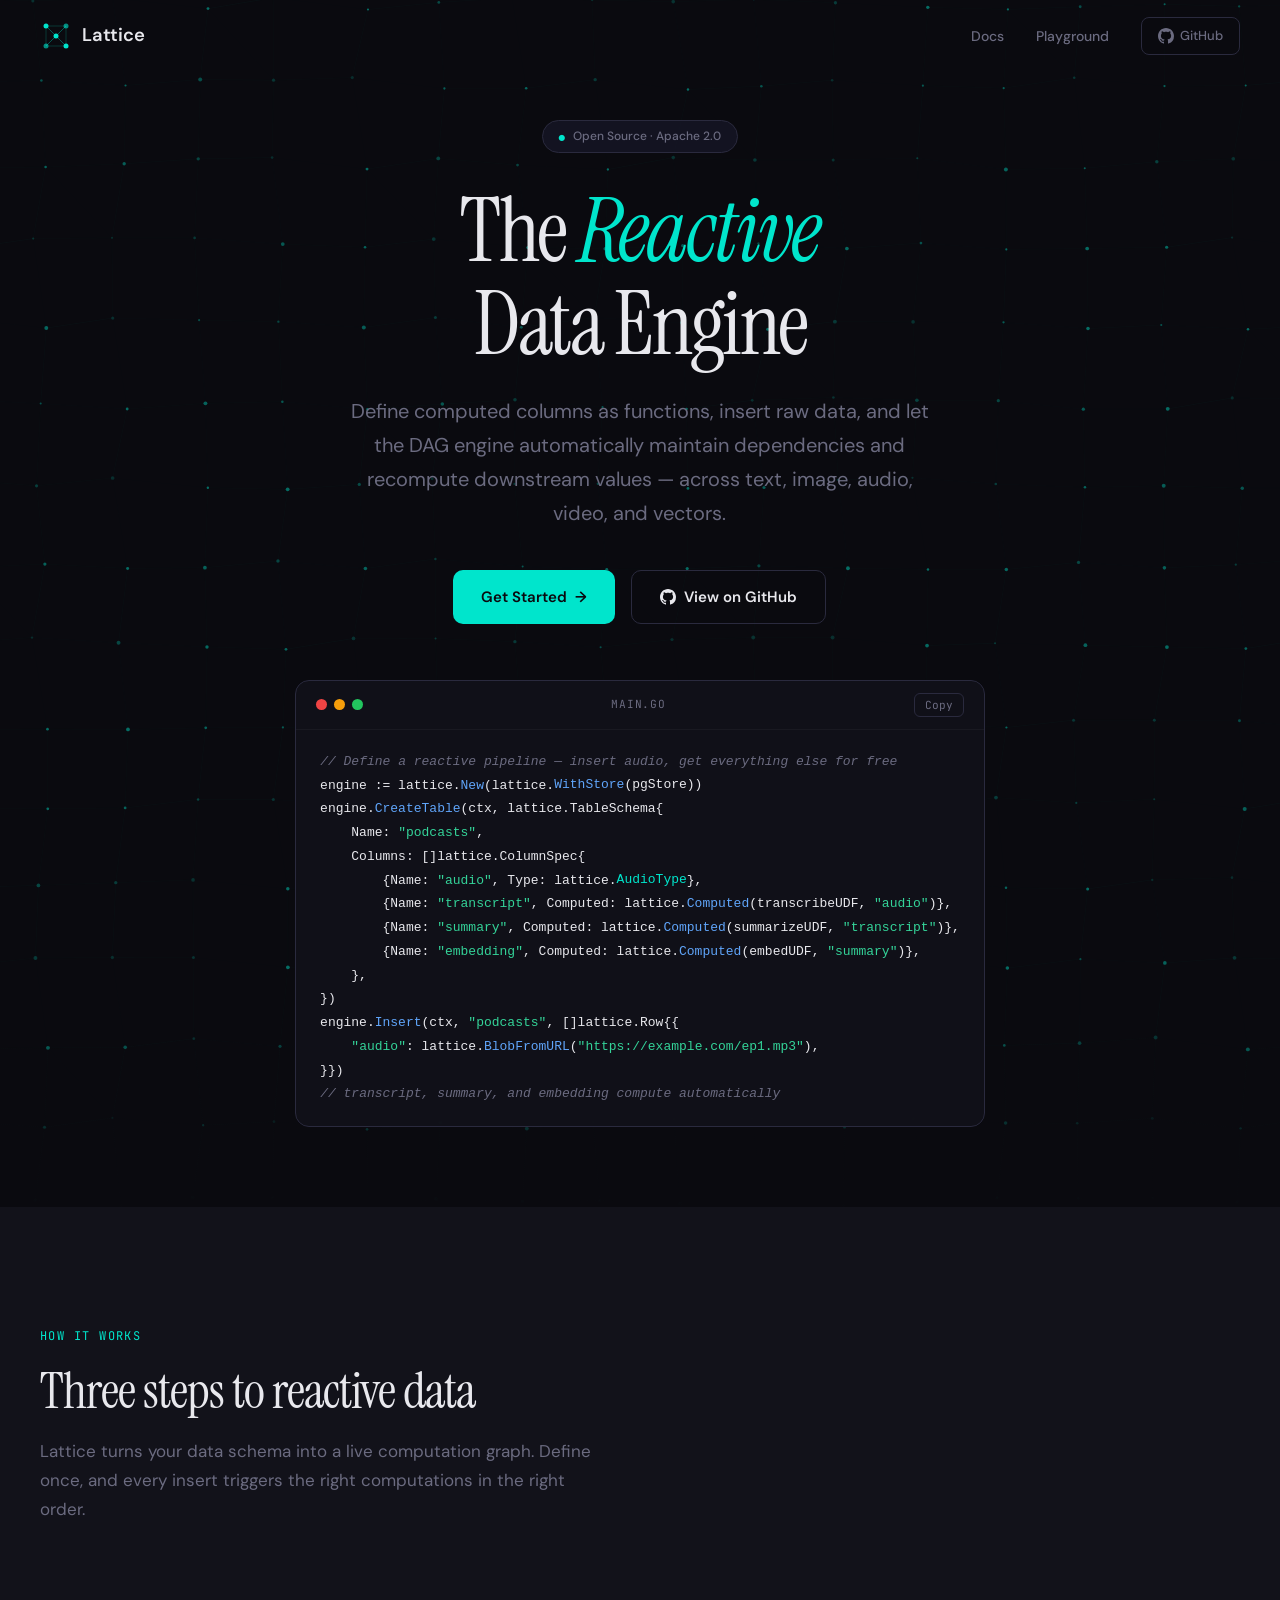
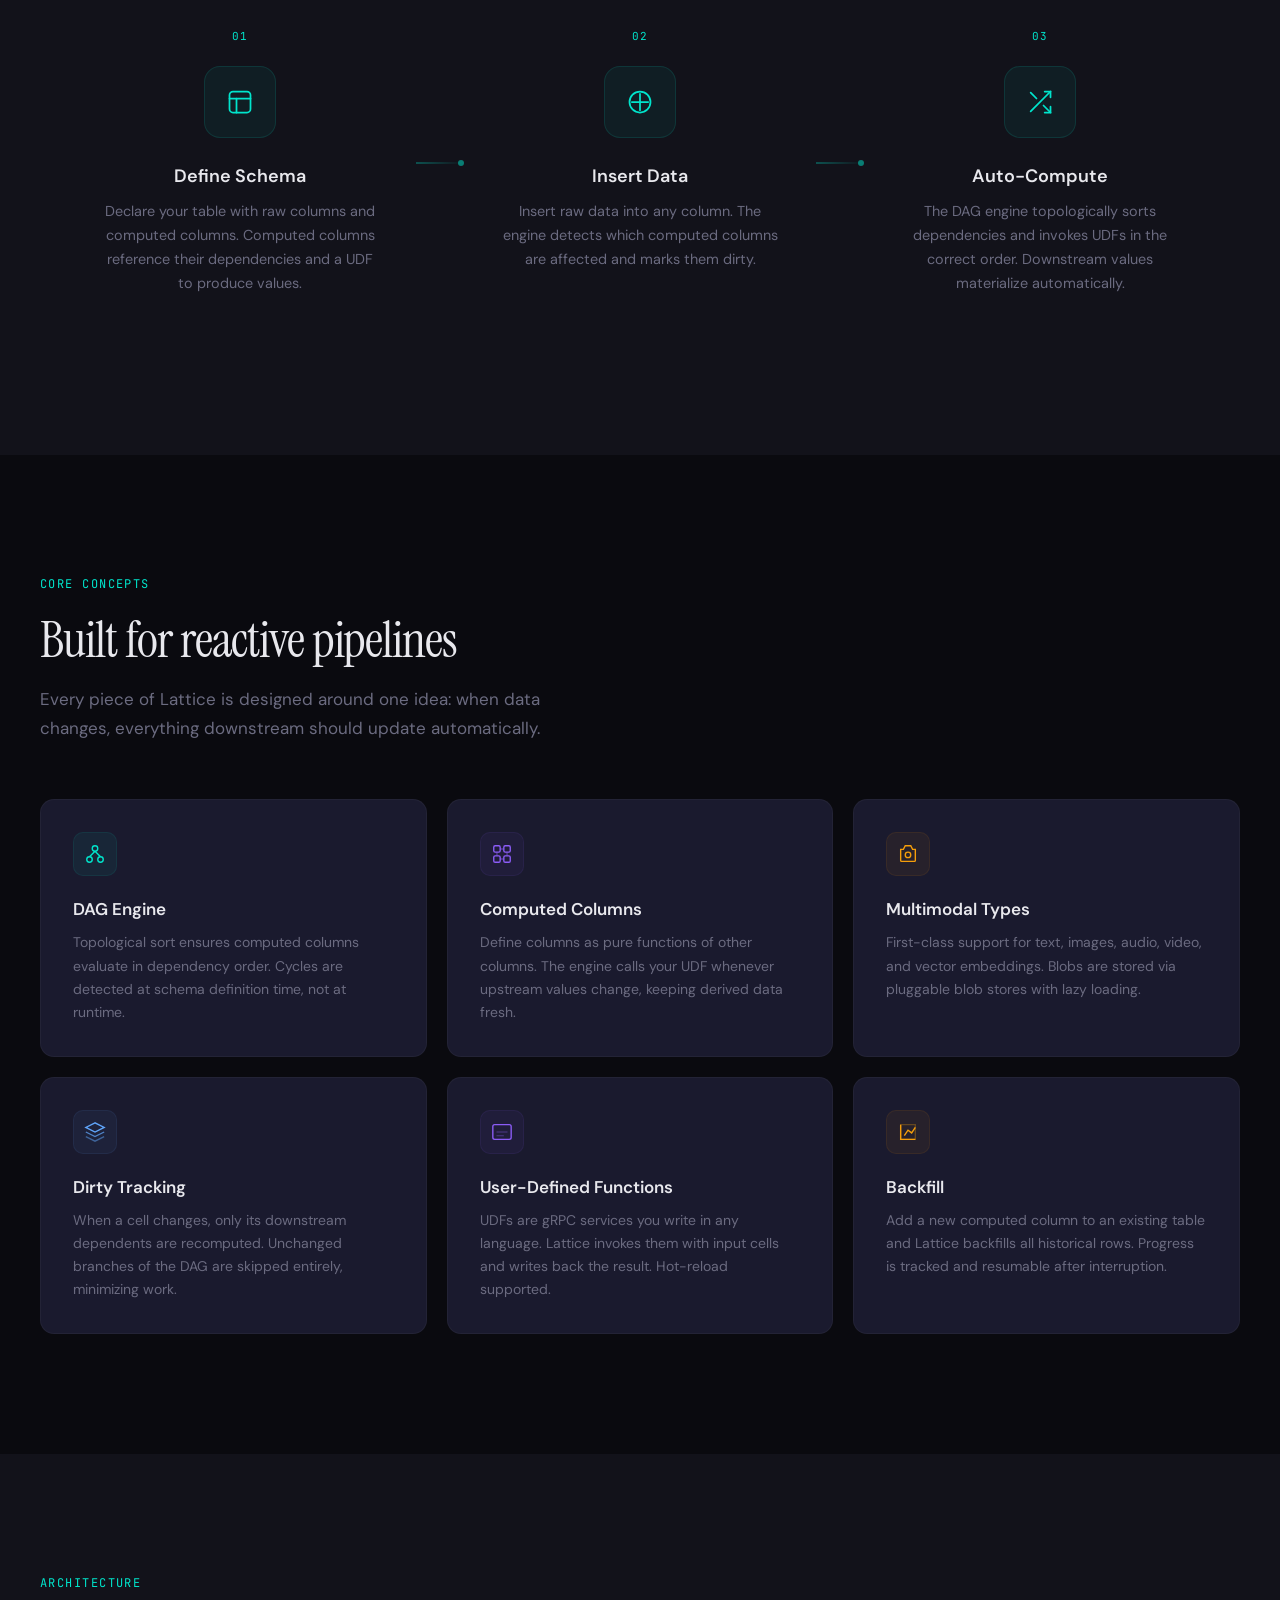
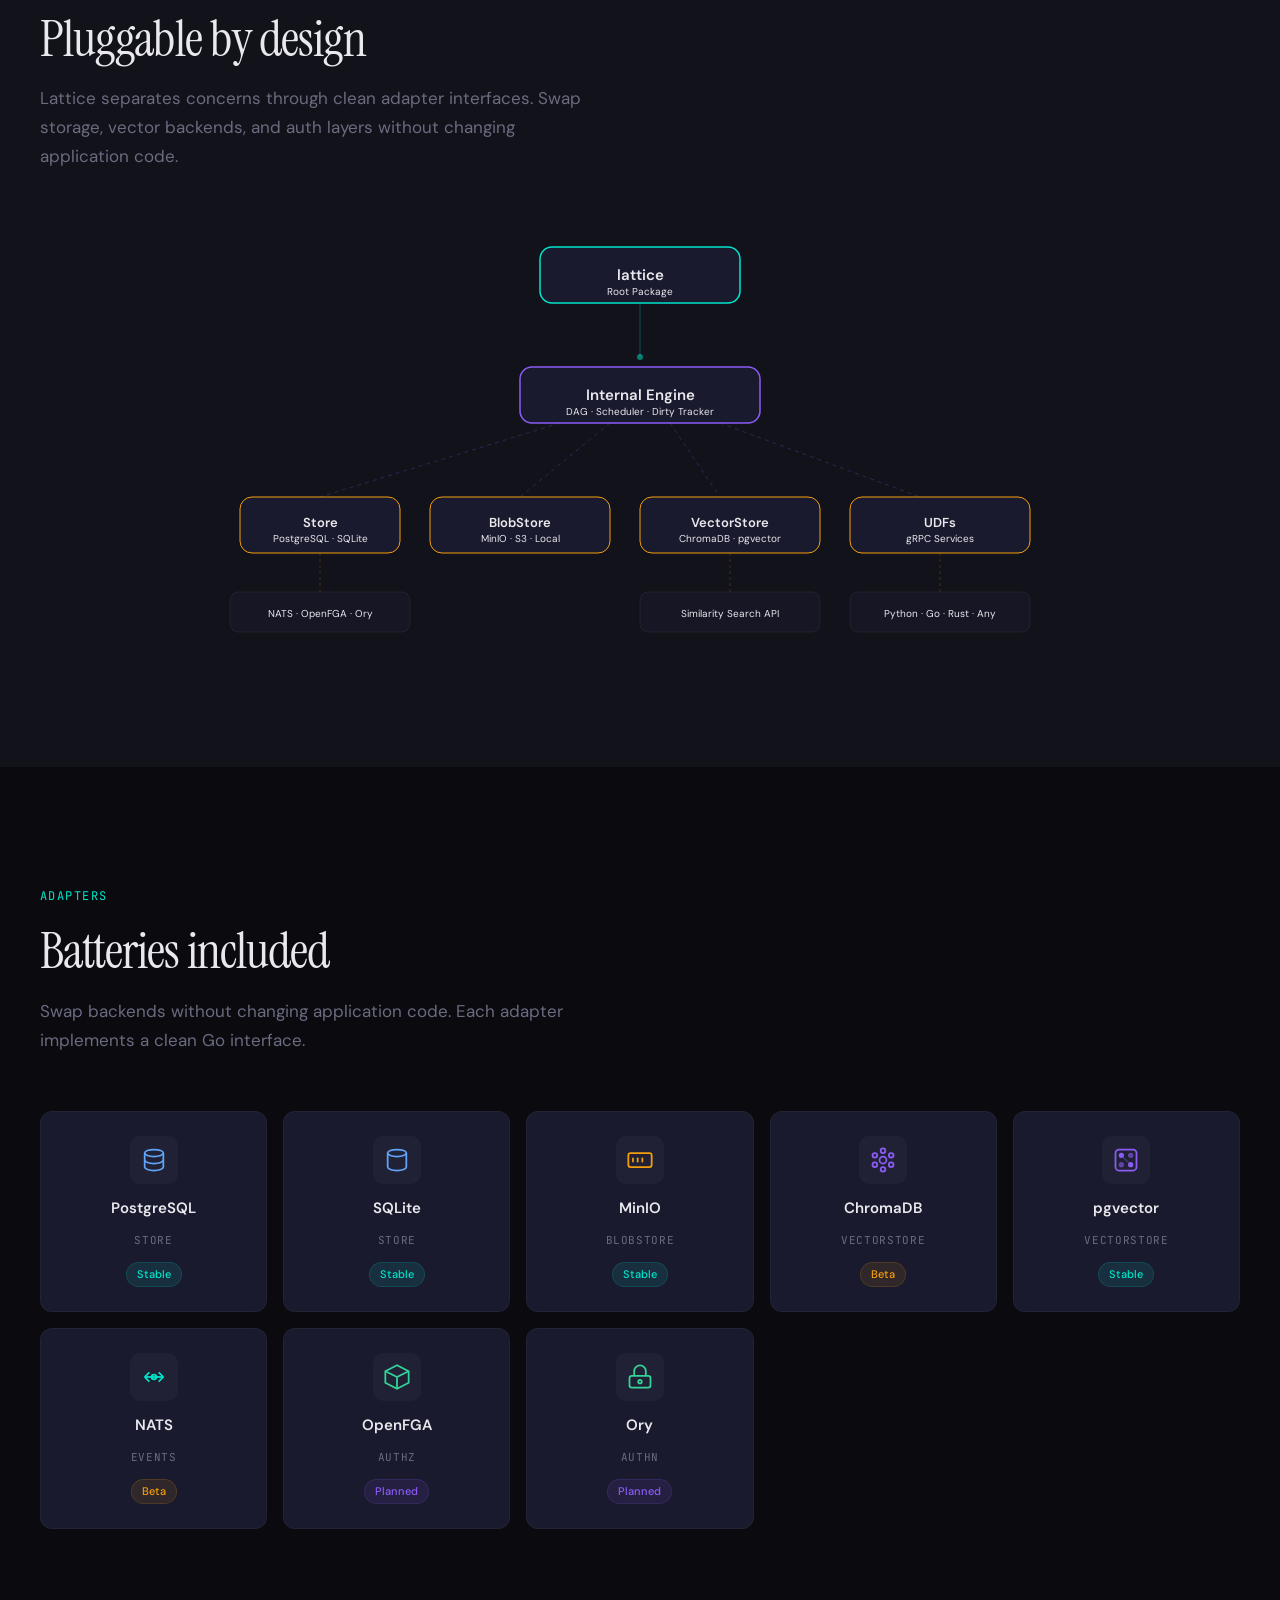
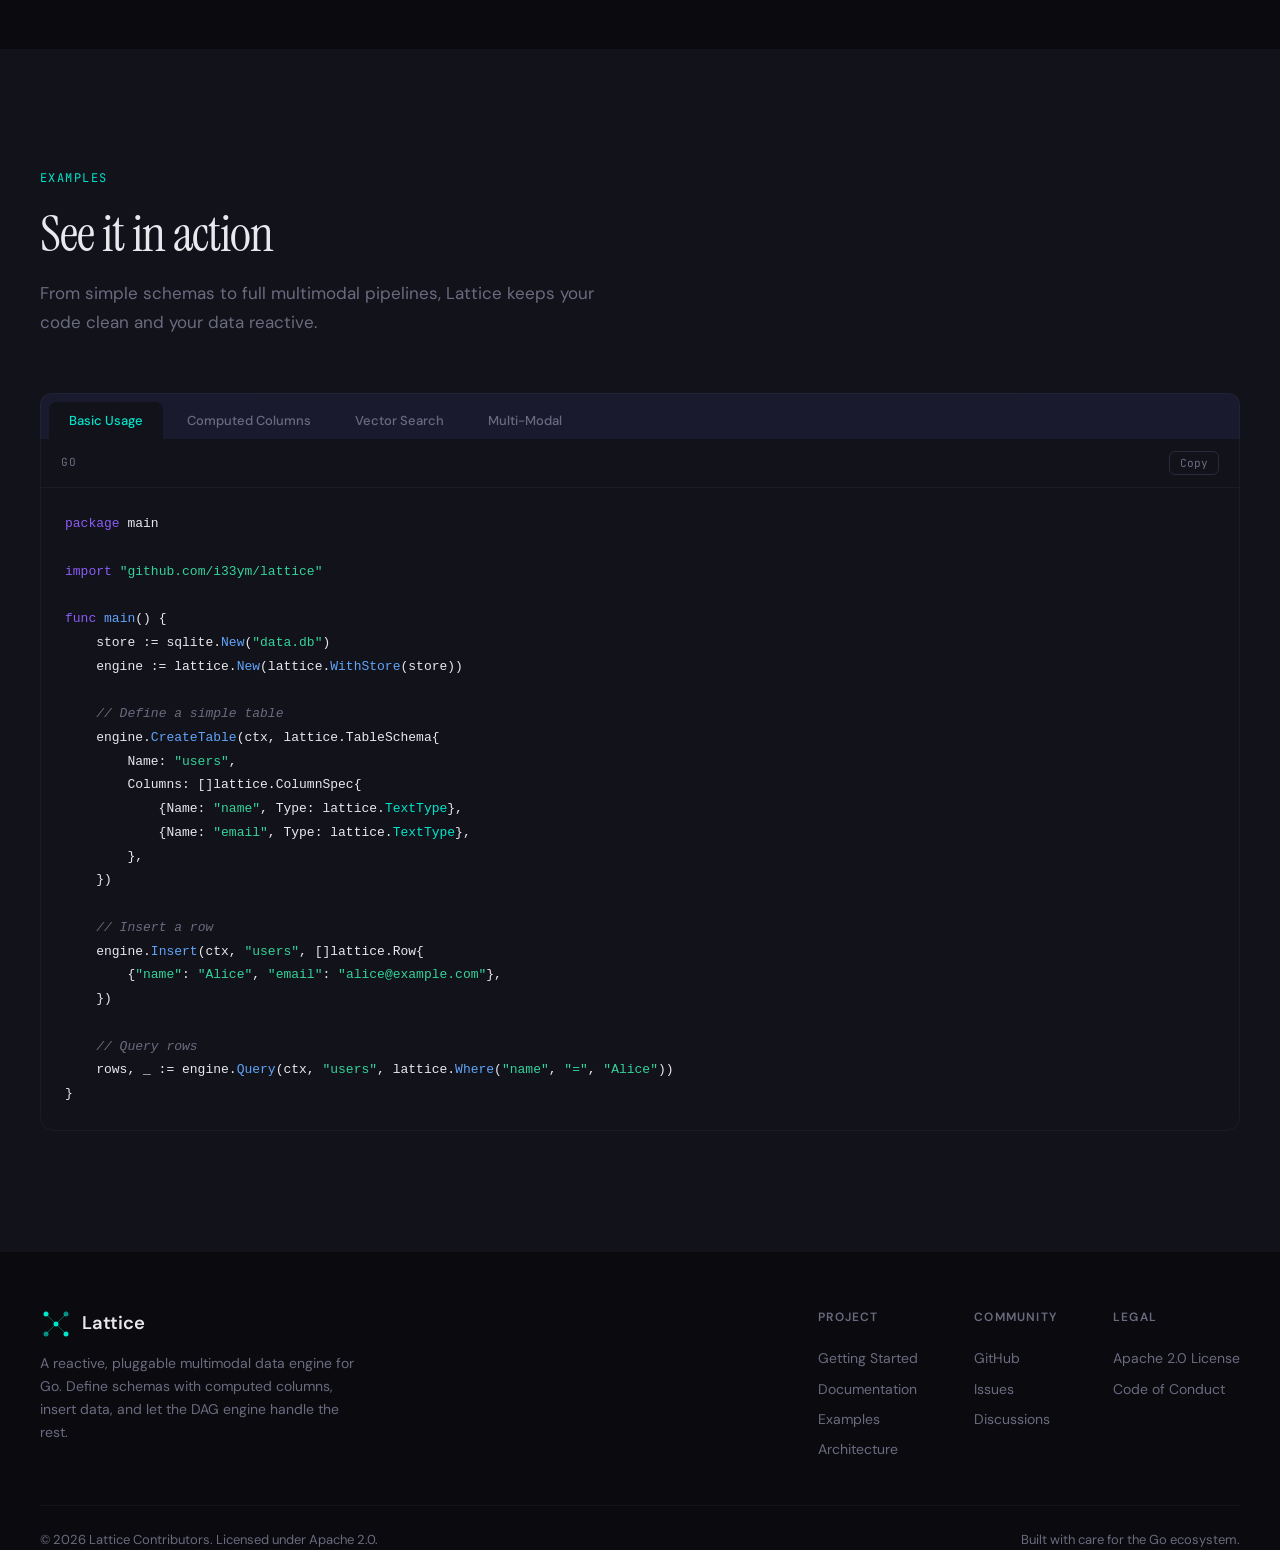
==== commit 15a341f3: "github url pointer" ====
--- a/playground/index.html
+++ b/playground/index.html
@@ -215,7 +215,7 @@
     <div class="nav-links">
       <a href="#concepts">Docs</a>
       <a href="#examples">Playground</a>
-      <a href="https://github.com/nicholasblaskey/lattice" class="gh-btn" target="_blank" rel="noopener">
+      <a href="https://github.com/i33ym/lattice" class="gh-btn" target="_blank" rel="noopener">
         <svg width="16" height="16" viewBox="0 0 16 16" fill="currentColor"><path d="M8 0C3.58 0 0 3.58 0 8c0 3.54 2.29 6.53 5.47 7.59.4.07.55-.17.55-.38 0-.19-.01-.82-.01-1.49-2.01.37-2.53-.49-2.69-.94-.09-.23-.48-.94-.82-1.13-.28-.15-.68-.52-.01-.53.63-.01 1.08.58 1.23.82.72 1.21 1.87.87 2.33.66.07-.52.28-.87.51-1.07-1.78-.2-3.64-.89-3.64-3.95 0-.87.31-1.59.82-2.15-.08-.2-.36-1.02.08-2.12 0 0 .67-.21 2.2.82.64-.18 1.32-.27 2-.27.68 0 1.36.09 2 .27 1.53-1.04 2.2-.82 2.2-.82.44 1.1.16 1.92.08 2.12.51.56.82 1.27.82 2.15 0 3.07-1.87 3.75-3.65 3.95.29.25.54.73.54 1.48 0 1.07-.01 1.93-.01 2.2 0 .21.15.46.55.38A8.01 8.01 0 0016 8c0-4.42-3.58-8-8-8z"/></svg>
         GitHub
       </a>
@@ -232,7 +232,7 @@
     <p class="sub sr sr-d2">Define computed columns as functions, insert raw data, and let the DAG engine automatically maintain dependencies and recompute downstream values &mdash; across text, image, audio, video, and vectors.</p>
     <div class="hero-actions sr sr-d3">
       <a href="#how" class="btn btn-primary">Get Started <span>&rarr;</span></a>
-      <a href="https://github.com/nicholasblaskey/lattice" class="btn btn-secondary" target="_blank" rel="noopener">
+      <a href="https://github.com/i33ym/lattice" class="btn btn-secondary" target="_blank" rel="noopener">
         <svg width="16" height="16" viewBox="0 0 16 16" fill="currentColor"><path d="M8 0C3.58 0 0 3.58 0 8c0 3.54 2.29 6.53 5.47 7.59.4.07.55-.17.55-.38 0-.19-.01-.82-.01-1.49-2.01.37-2.53-.49-2.69-.94-.09-.23-.48-.94-.82-1.13-.28-.15-.68-.52-.01-.53.63-.01 1.08.58 1.23.82.72 1.21 1.87.87 2.33.66.07-.52.28-.87.51-1.07-1.78-.2-3.64-.89-3.64-3.95 0-.87.31-1.59.82-2.15-.08-.2-.36-1.02.08-2.12 0 0 .67-.21 2.2.82.64-.18 1.32-.27 2-.27.68 0 1.36.09 2 .27 1.53-1.04 2.2-.82 2.2-.82.44 1.1.16 1.92.08 2.12.51.56.82 1.27.82 2.15 0 3.07-1.87 3.75-3.65 3.95.29.25.54.73.54 1.48 0 1.07-.01 1.93-.01 2.2 0 .21.15.46.55.38A8.01 8.01 0 0016 8c0-4.42-3.58-8-8-8z"/></svg>
         View on GitHub
       </a>
@@ -521,7 +521,7 @@
           </div>
           <pre><code><span class="kw">package</span> main
 
-<span class="kw">import</span> <span class="str">"github.com/nicholasblaskey/lattice"</span>
+<span class="kw">import</span> <span class="str">"github.com/i33ym/lattice"</span>
 
 <span class="kw">func</span> <span class="fn">main</span>() {
     store := sqlite.<span class="fn">New</span>(<span class="str">"data.db"</span>)
@@ -679,9 +679,9 @@
       </div>
       <div class="footer-col">
         <h5>Community</h5>
-        <a href="https://github.com/nicholasblaskey/lattice" target="_blank" rel="noopener">GitHub</a>
-        <a href="https://github.com/nicholasblaskey/lattice/issues" target="_blank" rel="noopener">Issues</a>
-        <a href="https://github.com/nicholasblaskey/lattice/discussions" target="_blank" rel="noopener">Discussions</a>
+        <a href="https://github.com/i33ym/lattice" target="_blank" rel="noopener">GitHub</a>
+        <a href="https://github.com/i33ym/lattice/issues" target="_blank" rel="noopener">Issues</a>
+        <a href="https://github.com/i33ym/lattice/discussions" target="_blank" rel="noopener">Discussions</a>
       </div>
       <div class="footer-col">
         <h5>Legal</h5>
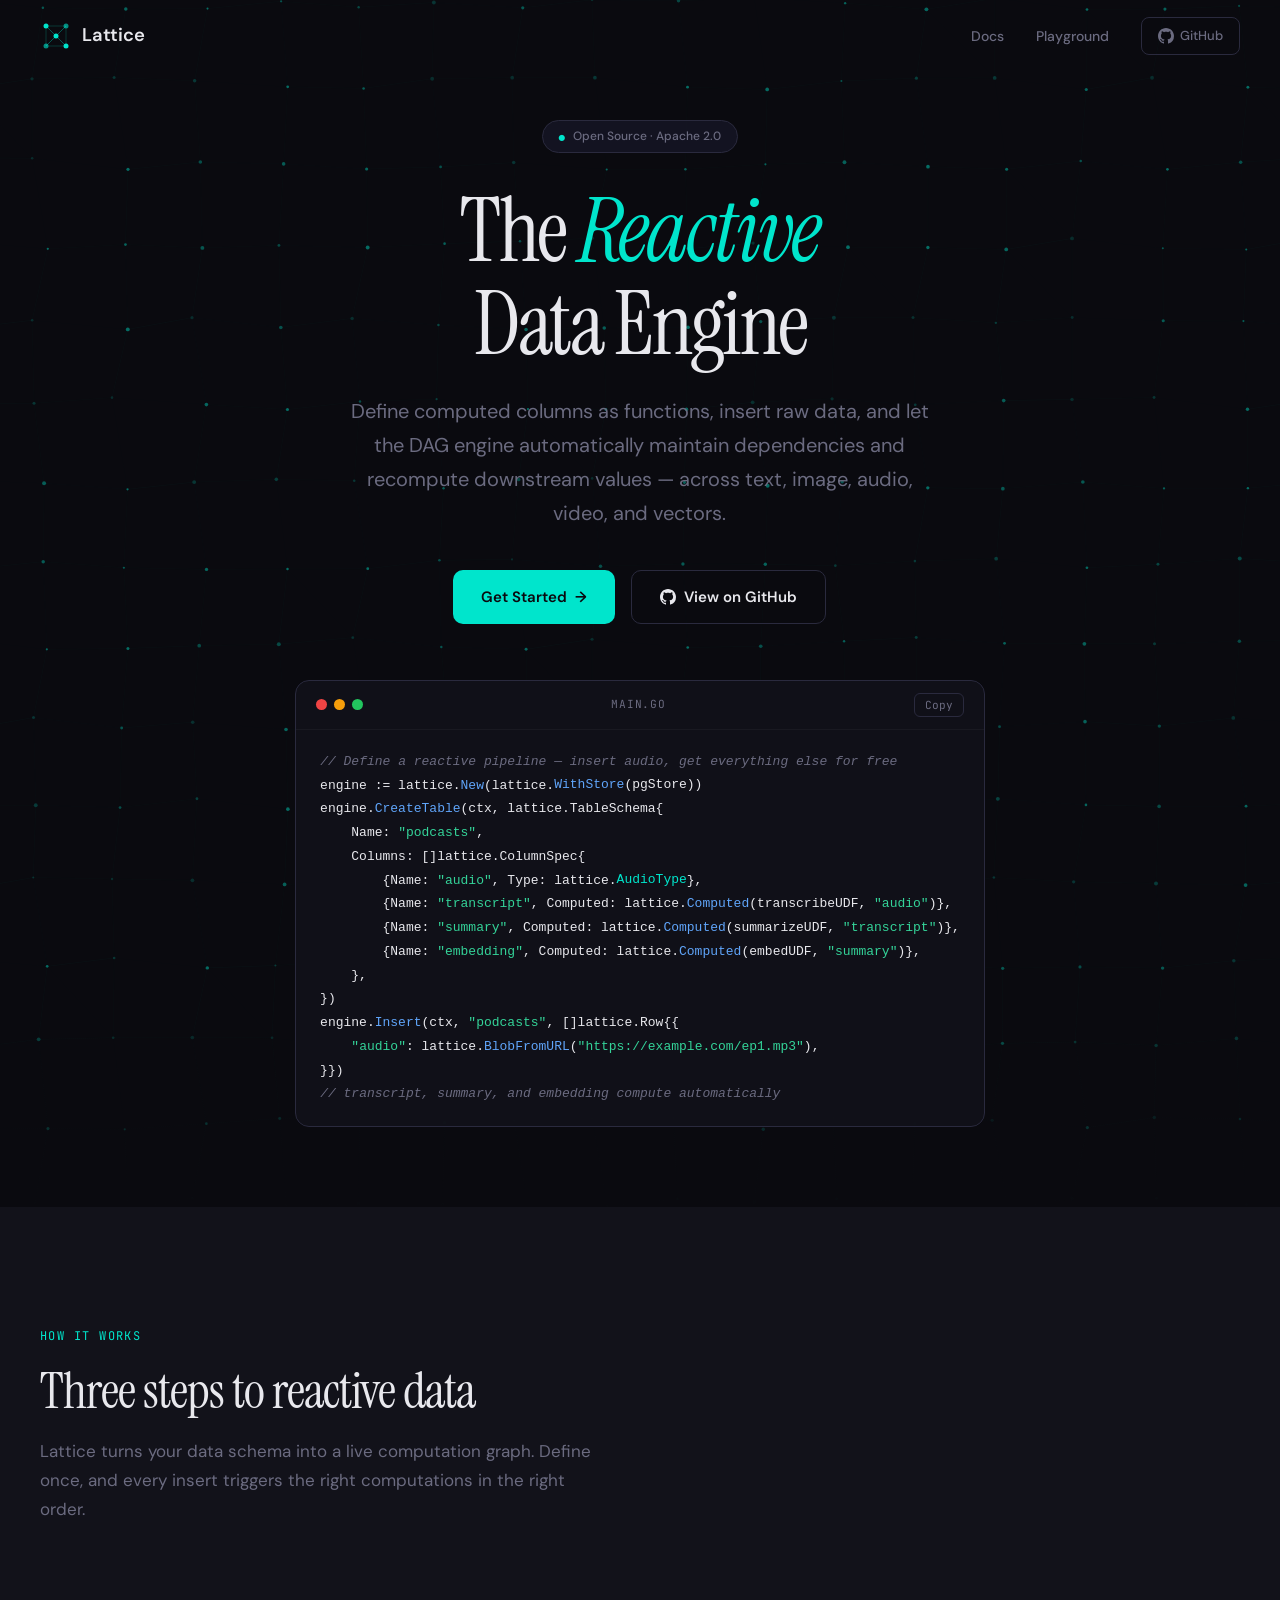
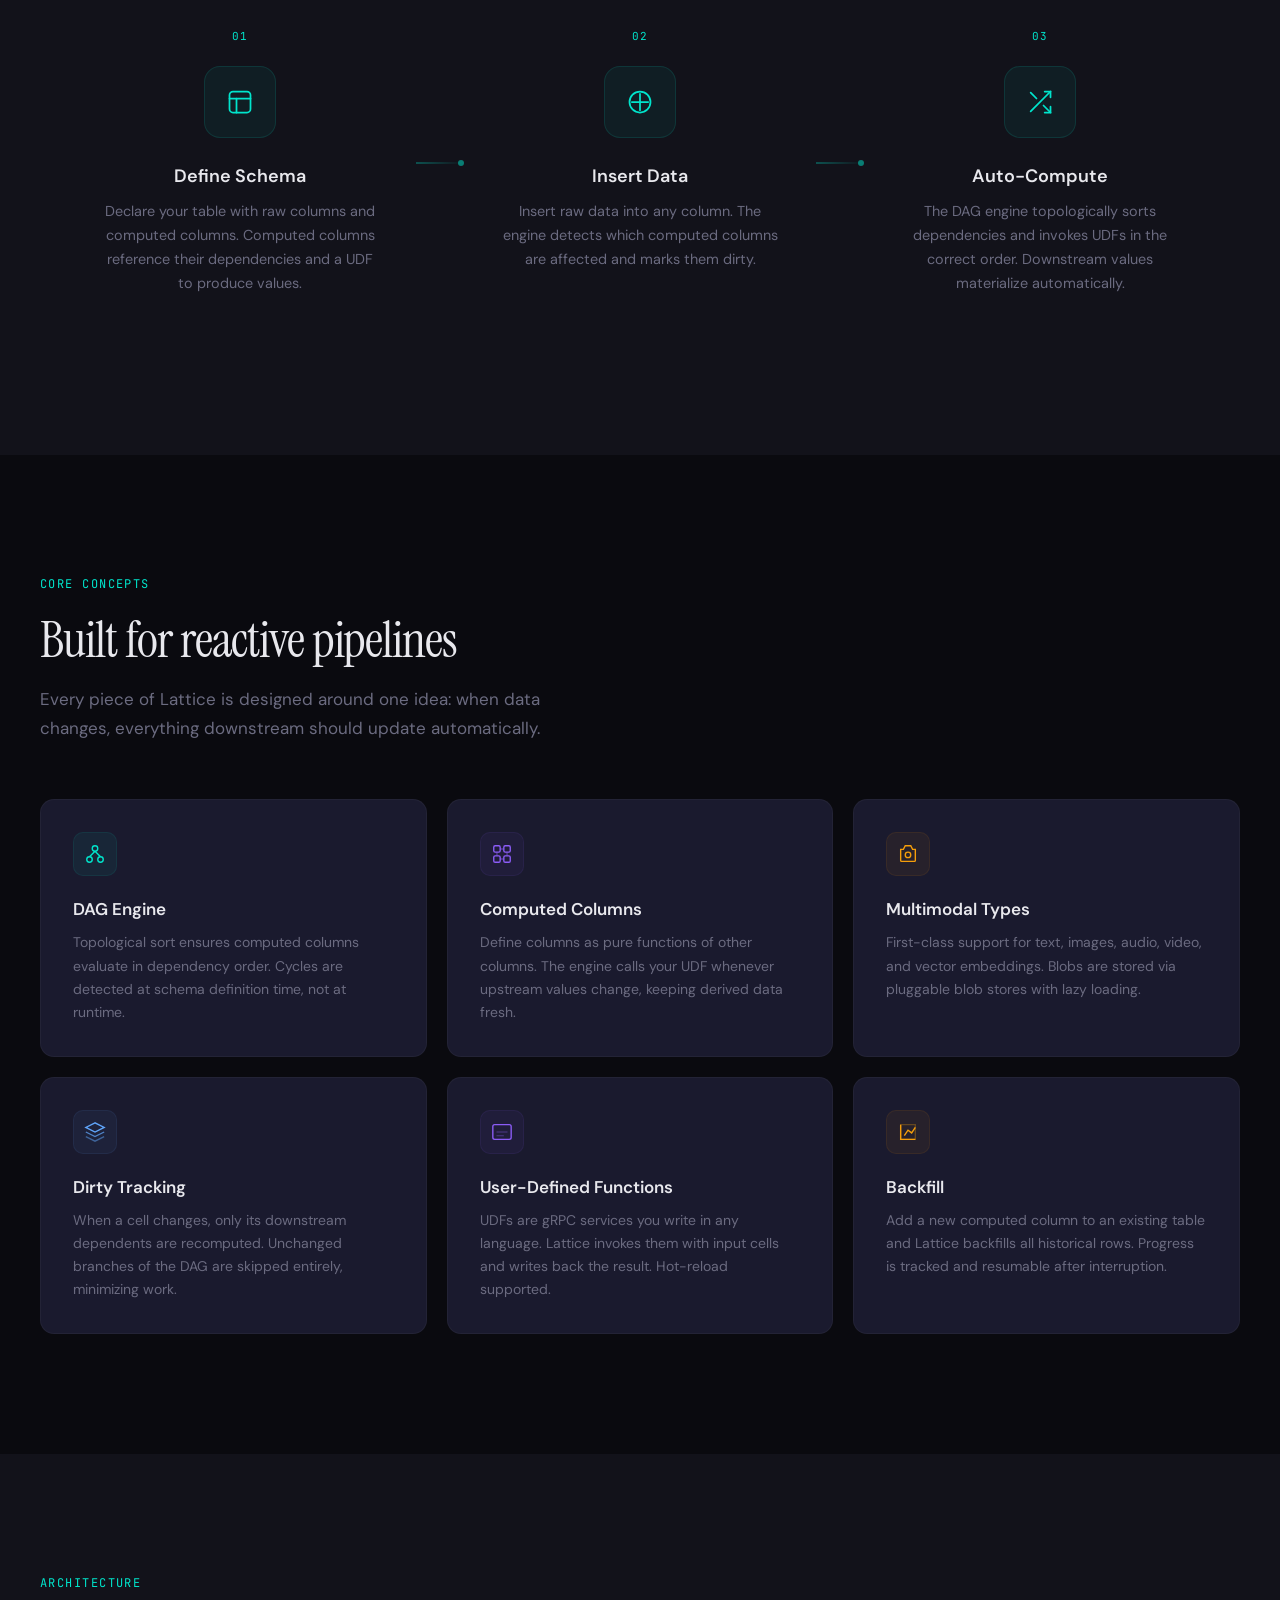
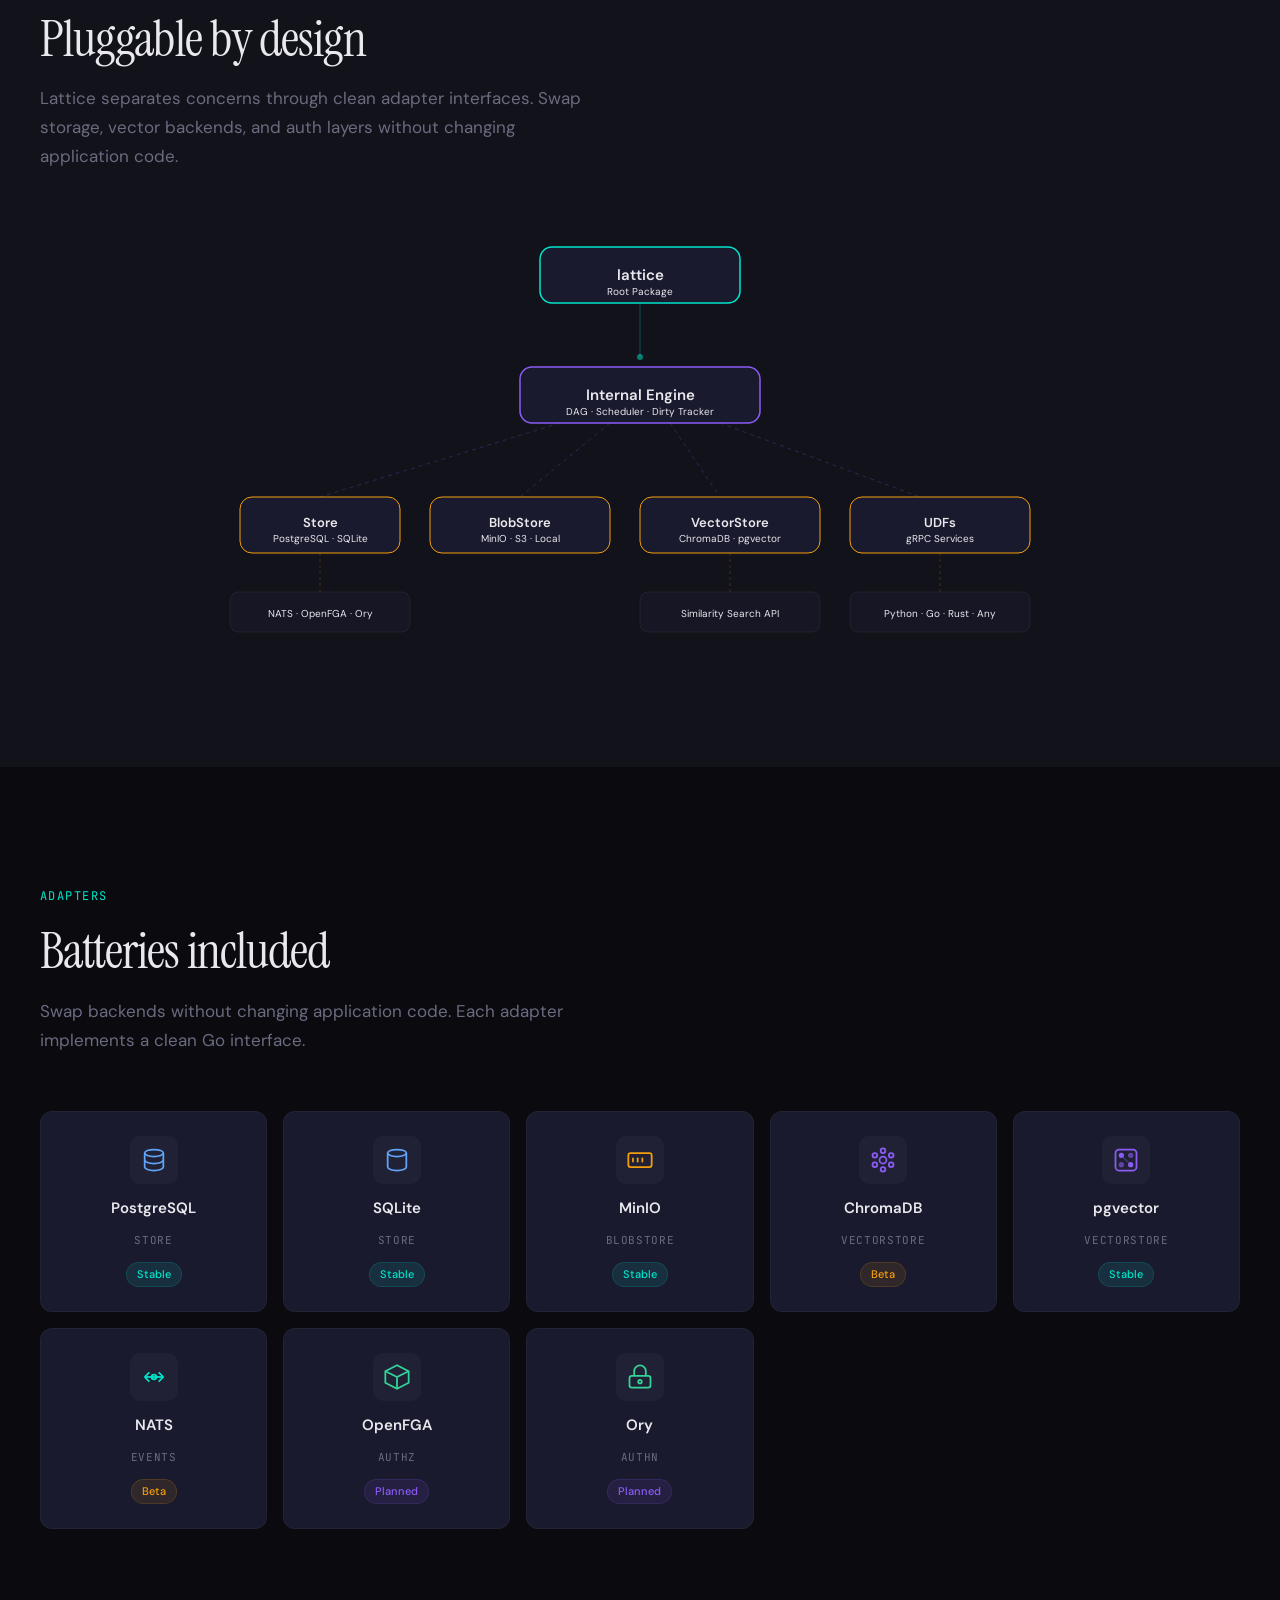
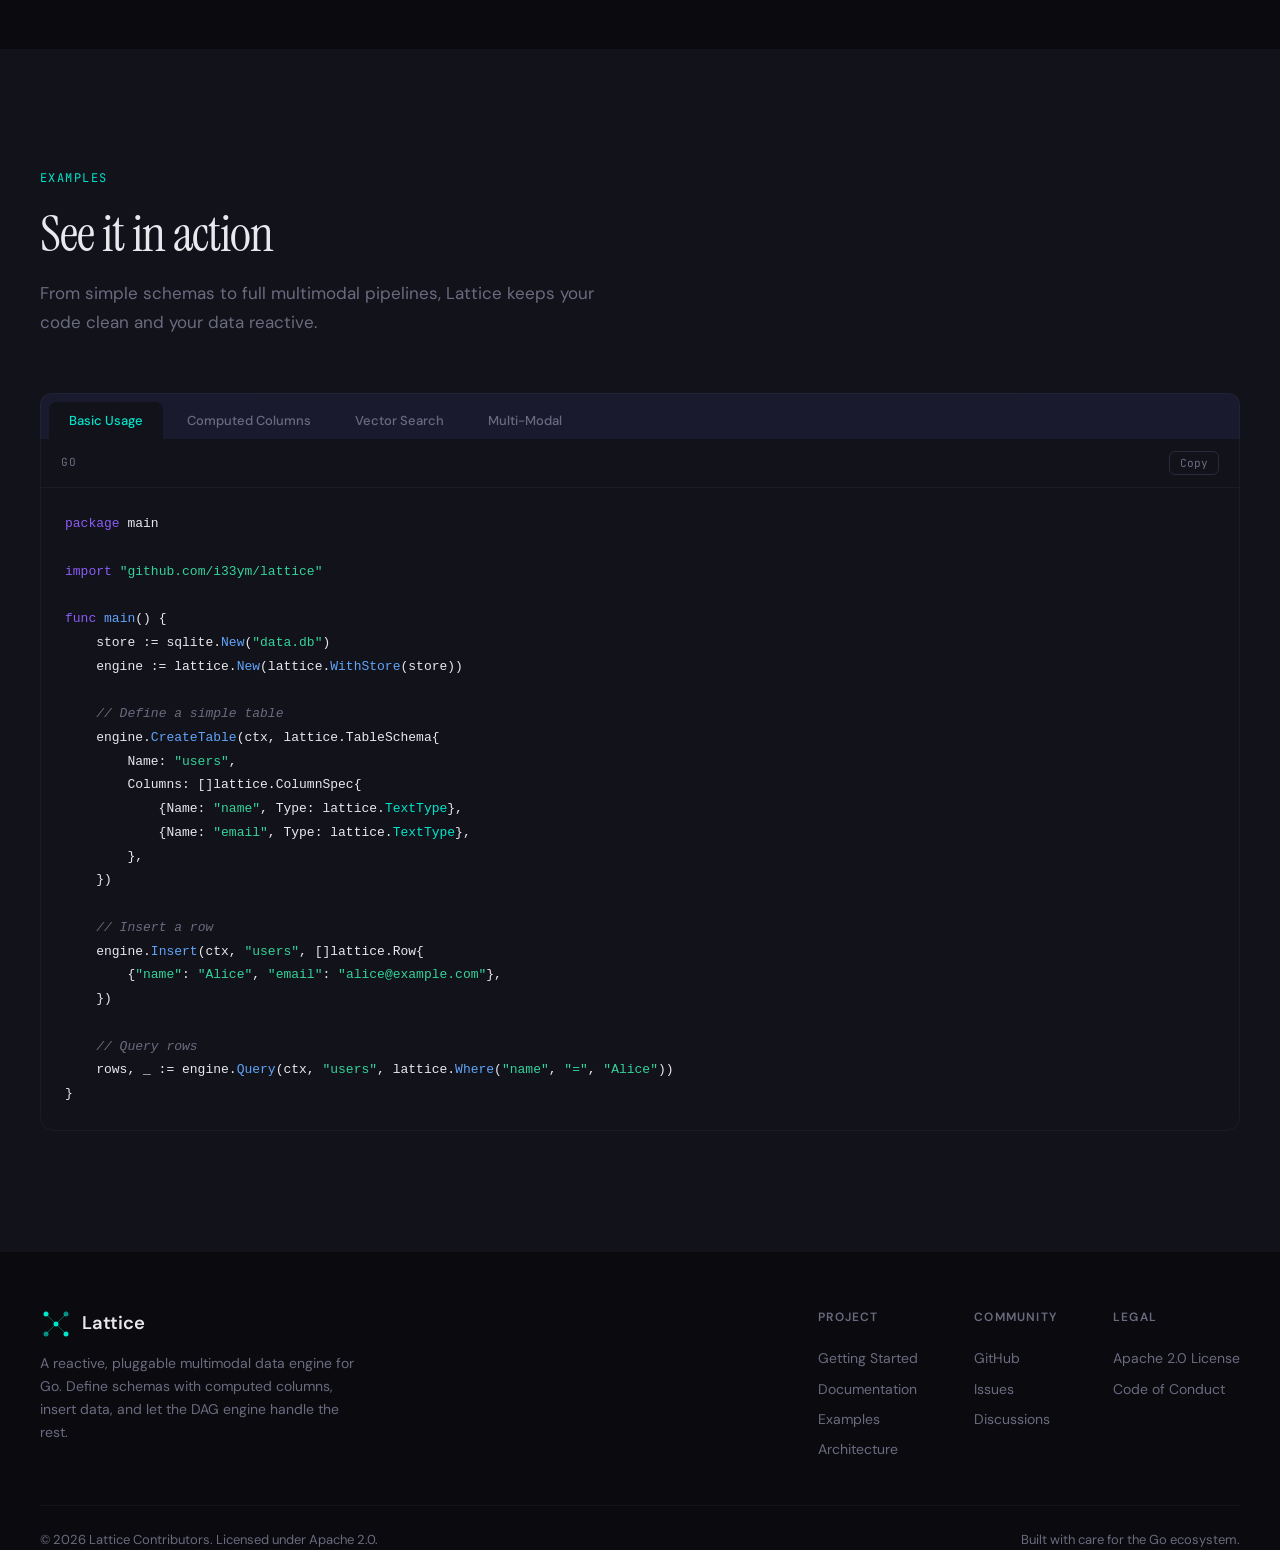
==== commit 78dae6d9: "feat: more of a maintainable ui" ====
--- a/playground/index.html
+++ b/playground/index.html
@@ -7,28 +7,18 @@
 <meta name="description" content="A reactive, pluggable multimodal data engine written in Go. Define computed columns, insert data, and let the DAG engine handle the rest.">
 <link rel="preconnect" href="https://fonts.googleapis.com">
 <link rel="preconnect" href="https://fonts.gstatic.com" crossorigin>
-<link href="https://fonts.googleapis.com/css2?family=DM+Sans:ital,opsz,wght@0,9..40,300..700;1,9..40,300..700&family=Instrument+Serif:ital@0;1&family=JetBrains+Mono:wght@400;500&display=swap" rel="stylesheet">
+<link href="https://fonts.googleapis.com/css2?family=DM+Sans:ital,opsz,wght@0,9..40,300..700;1,9..40,300..700&family=Instrument+Serif:ital@0;1&family=JetBrains+Mono:wght@300;400;500;600&display=swap" rel="stylesheet">
+<link rel="stylesheet" href="css/tokens.css">
+<link rel="stylesheet" href="css/base.css">
+<link rel="stylesheet" href="css/components.css">
+<link rel="stylesheet" href="css/animations.css">
 <style>
-*,*::before,*::after{box-sizing:border-box;margin:0;padding:0}
+/* ── Page-specific variable overrides ── */
 :root{
-  --bg:#0A0A0F;--surface:#12121A;--card:#1A1A2E;
-  --teal:#00E5CC;--amber:#F59E0B;--violet:#8B5CF6;--red:#EF4444;
-  --text:#E8E8ED;--muted:#6B6B80;--dim:#2A2A3E;
-  --serif:'Instrument Serif',Georgia,serif;
-  --sans:'DM Sans',system-ui,sans-serif;
-  --mono:'JetBrains Mono',monospace;
-  --ease:cubic-bezier(.22,1,.36,1);
+  --dim:#2A2A3E;
 }
-html{scroll-behavior:smooth;-webkit-font-smoothing:antialiased;-moz-osx-font-smoothing:grayscale}
-body{font-family:var(--sans);background:var(--bg);color:var(--text);line-height:1.6;overflow-x:hidden}
-a{color:inherit;text-decoration:none}
-::selection{background:rgba(0,229,204,.25);color:#fff}
-
-/* ── Scroll reveal ── */
-.sr{opacity:0;transform:translateY(32px);transition:opacity .7s var(--ease),transform .7s var(--ease)}
-.sr.visible{opacity:1;transform:translateY(0)}
-.sr-d1{transition-delay:.1s}.sr-d2{transition-delay:.2s}.sr-d3{transition-delay:.3s}
-.sr-d4{transition-delay:.4s}.sr-d5{transition-delay:.5s}.sr-d6{transition-delay:.6s}
+html{scroll-behavior:smooth}
+body{line-height:1.6;overflow-x:hidden}
 
 /* ── Navigation ── */
 nav{position:fixed;top:0;left:0;right:0;z-index:100;padding:0 24px;transition:background .4s,box-shadow .4s,backdrop-filter .4s}
@@ -56,28 +46,11 @@
 .hero h1 em{font-style:italic;color:var(--teal);position:relative}
 .hero p.sub{font-size:clamp(1rem,2vw,1.25rem);color:var(--muted);max-width:600px;margin:0 auto 40px;line-height:1.7}
 .hero-actions{display:flex;gap:16px;justify-content:center;flex-wrap:wrap;margin-bottom:56px}
-.btn{display:inline-flex;align-items:center;gap:8px;padding:14px 28px;border-radius:10px;font-family:var(--sans);font-size:.9375rem;font-weight:600;cursor:pointer;transition:transform .2s var(--ease),box-shadow .2s var(--ease),background .2s;border:none}
-.btn:active{transform:scale(.97)}
-.btn-primary{background:var(--teal);color:#0A0A0F;box-shadow:0 0 0 0 rgba(0,229,204,0)}
-.btn-primary:hover{box-shadow:0 0 32px rgba(0,229,204,.25);transform:translateY(-1px)}
-.btn-secondary{background:transparent;color:var(--text);border:1px solid var(--dim)}
-.btn-secondary:hover{border-color:var(--muted);background:rgba(255,255,255,.03)}
 .hero-code{text-align:left;max-width:720px;margin:0 auto;background:rgba(18,18,26,.85);border:1px solid var(--dim);border-radius:14px;overflow:hidden;backdrop-filter:blur(12px)}
-.code-header{display:flex;align-items:center;justify-content:space-between;padding:12px 20px;border-bottom:1px solid rgba(255,255,255,.04)}
-.code-dots{display:flex;gap:7px}
-.code-dots i{width:11px;height:11px;border-radius:50%;background:var(--dim)}
-.code-dots i:first-child{background:#EF4444}.code-dots i:nth-child(2){background:#F59E0B}.code-dots i:last-child{background:#22C55E}
-.code-lang{font-family:var(--mono);font-size:.7rem;color:var(--muted);text-transform:uppercase;letter-spacing:.08em}
-.copy-btn{background:none;border:1px solid var(--dim);color:var(--muted);border-radius:6px;padding:4px 10px;font-size:.7rem;font-family:var(--mono);cursor:pointer;transition:color .2s,border-color .2s}
-.copy-btn:hover{color:var(--text);border-color:var(--muted)}
-.copy-btn.copied{color:var(--teal);border-color:var(--teal)}
 .hero-code pre{padding:20px 24px;overflow-x:auto;font-family:var(--mono);font-size:.8125rem;line-height:1.75;tab-size:4;scrollbar-width:thin;scrollbar-color:var(--dim) transparent}
 .hero-code pre::-webkit-scrollbar{height:6px}
 .hero-code pre::-webkit-scrollbar-track{background:transparent}
 .hero-code pre::-webkit-scrollbar-thumb{background:var(--dim);border-radius:3px}
-
-/* Syntax colors */
-.kw{color:var(--violet)}.fn{color:#60A5FA}.str{color:#34D399}.cm{color:var(--muted);font-style:italic}.tp{color:var(--teal)}.num{color:var(--amber)}
 
 /* ── Section base ── */
 section{padding:120px 24px}
@@ -132,9 +105,6 @@
 .adapter h4{font-size:.9375rem;font-weight:600}
 .adapter-type{font-family:var(--mono);font-size:.6875rem;color:var(--muted);text-transform:uppercase;letter-spacing:.06em}
 .adapter-badge{font-size:.6875rem;padding:3px 10px;border-radius:100px;font-weight:500}
-.badge-stable{background:rgba(0,229,204,.1);color:var(--teal);border:1px solid rgba(0,229,204,.15)}
-.badge-beta{background:rgba(245,158,11,.1);color:var(--amber);border:1px solid rgba(245,158,11,.15)}
-.badge-planned{background:rgba(139,92,246,.1);color:var(--violet);border:1px solid rgba(139,92,246,.15)}
 
 /* ── Code examples ── */
 .examples{background:var(--surface)}
@@ -696,6 +666,8 @@
   </div>
 </footer>
 
+<script src="js/utils.js"></script>
+<script src="js/nav.js"></script>
 <script>
 // ── Lattice Canvas Animation ──
 (function() {
@@ -834,18 +806,7 @@
 })();
 
 // ── Scroll reveal ──
-(function() {
-  const observer = new IntersectionObserver(function(entries) {
-    entries.forEach(function(entry) {
-      if (entry.isIntersecting) {
-        entry.target.classList.add('visible');
-        observer.unobserve(entry.target);
-      }
-    });
-  }, { threshold: 0.1, rootMargin: '0px 0px -40px 0px' });
-
-  document.querySelectorAll('.sr').forEach(function(el) { observer.observe(el); });
-})();
+initScrollReveal();
 
 // ── Tabs ──
 (function() {
@@ -864,20 +825,6 @@
   });
 })();
 
-// ── Copy button ──
-function copyCode(btn) {
-  const pre = btn.closest('.hero-code, .tab-panel').querySelector('pre');
-  const text = pre.textContent;
-  navigator.clipboard.writeText(text).then(function() {
-    btn.textContent = 'Copied!';
-    btn.classList.add('copied');
-    setTimeout(function() {
-      btn.textContent = 'Copy';
-      btn.classList.remove('copied');
-    }, 2000);
-  });
-}
-
 // ── Close mobile nav on link click ──
 document.querySelectorAll('.nav-links a').forEach(function(a) {
   a.addEventListener('click', function() {
--- a/playground/css/tokens.css
+++ b/playground/css/tokens.css
@@ -0,0 +1,32 @@
+:root {
+  /* ── Colors ── */
+  --bg: #0A0A0F;
+  --surface: #12121A;
+  --card: #1A1A2E;
+  --border: #2A2A3E;
+  --border-light: #3A3A4E;
+
+  --teal: #00E5CC;
+  --amber: #F59E0B;
+  --violet: #8B5CF6;
+  --red: #EF4444;
+  --green: #10B981;
+  --blue: #60A5FA;
+
+  --text: #E8E8ED;
+  --muted: #6B6B80;
+  --dim: #4A4A5E;
+
+  /* ── Typography ── */
+  --serif: 'Instrument Serif', Georgia, serif;
+  --sans: 'DM Sans', system-ui, sans-serif;
+  --mono: 'JetBrains Mono', monospace;
+
+  /* ── Motion ── */
+  --ease: cubic-bezier(.22, 1, .36, 1);
+
+  /* ── Radii ── */
+  --radius: 6px;
+  --radius-lg: 10px;
+  --radius-xl: 14px;
+}
--- a/playground/css/base.css
+++ b/playground/css/base.css
@@ -0,0 +1,43 @@
+/* ── Reset ── */
+*, *::before, *::after {
+  box-sizing: border-box;
+  margin: 0;
+  padding: 0;
+}
+
+/* ── Document ── */
+html {
+  -webkit-font-smoothing: antialiased;
+  -moz-osx-font-smoothing: grayscale;
+}
+
+body {
+  font-family: var(--sans);
+  background: var(--bg);
+  color: var(--text);
+  line-height: 1.5;
+}
+
+a { color: inherit; text-decoration: none; }
+
+::selection {
+  background: rgba(0, 229, 204, .25);
+  color: #fff;
+}
+
+/* ── Scrollbars ── */
+* {
+  scrollbar-width: thin;
+  scrollbar-color: var(--border) transparent;
+}
+::-webkit-scrollbar { width: 6px; height: 6px; }
+::-webkit-scrollbar-track { background: transparent; }
+::-webkit-scrollbar-thumb { background: var(--border); border-radius: 3px; }
+
+/* ── Syntax highlighting ── */
+.kw { color: var(--violet); }
+.fn { color: var(--blue); }
+.str { color: #34D399; }
+.cm { color: var(--muted); font-style: italic; }
+.tp { color: var(--teal); }
+.num { color: var(--amber); }
--- a/playground/css/components.css
+++ b/playground/css/components.css
@@ -0,0 +1,159 @@
+/* ── Buttons ── */
+.btn {
+  display: inline-flex;
+  align-items: center;
+  gap: 8px;
+  padding: 14px 28px;
+  border-radius: var(--radius-lg);
+  font-family: var(--sans);
+  font-size: .9375rem;
+  font-weight: 600;
+  cursor: pointer;
+  transition: transform .2s var(--ease), box-shadow .2s var(--ease), background .2s;
+  border: none;
+}
+.btn:active { transform: scale(.97); }
+
+.btn-primary {
+  background: var(--teal);
+  color: #0A0A0F;
+  box-shadow: 0 0 0 0 rgba(0, 229, 204, 0);
+}
+.btn-primary:hover {
+  box-shadow: 0 0 32px rgba(0, 229, 204, .25);
+  transform: translateY(-1px);
+}
+
+.btn-secondary {
+  background: transparent;
+  color: var(--text);
+  border: 1px solid var(--border);
+}
+.btn-secondary:hover {
+  border-color: var(--muted);
+  background: rgba(255, 255, 255, .03);
+}
+
+/* ── Icon buttons ── */
+.icon-btn {
+  background: none;
+  border: 1px solid var(--border);
+  border-radius: var(--radius);
+  color: var(--muted);
+  width: 32px;
+  height: 32px;
+  display: flex;
+  align-items: center;
+  justify-content: center;
+  cursor: pointer;
+  transition: all .15s;
+}
+.icon-btn:hover {
+  color: var(--text);
+  border-color: var(--teal);
+  background: rgba(0, 229, 204, .06);
+}
+.icon-btn svg { width: 16px; height: 16px; }
+
+/* ── Copy button ── */
+.copy-btn {
+  background: none;
+  border: 1px solid var(--border);
+  color: var(--muted);
+  border-radius: var(--radius);
+  padding: 4px 10px;
+  font-size: .7rem;
+  font-family: var(--mono);
+  cursor: pointer;
+  transition: color .2s, border-color .2s;
+}
+.copy-btn:hover { color: var(--text); border-color: var(--muted); }
+.copy-btn.copied { color: var(--teal); border-color: var(--teal); }
+
+/* ── Code block chrome ── */
+.code-header {
+  display: flex;
+  align-items: center;
+  justify-content: space-between;
+  padding: 12px 20px;
+  border-bottom: 1px solid rgba(255, 255, 255, .04);
+}
+.code-dots { display: flex; gap: 7px; }
+.code-dots i {
+  width: 11px;
+  height: 11px;
+  border-radius: 50%;
+  background: var(--border);
+}
+.code-dots i:first-child { background: #EF4444; }
+.code-dots i:nth-child(2) { background: #F59E0B; }
+.code-dots i:last-child { background: #22C55E; }
+.code-lang {
+  font-family: var(--mono);
+  font-size: .7rem;
+  color: var(--muted);
+  text-transform: uppercase;
+  letter-spacing: .08em;
+}
+
+/* ── Type badges ── */
+.type-badge {
+  font-size: 10px;
+  font-family: var(--mono);
+  padding: 1px 6px;
+  border-radius: 4px;
+  font-weight: 500;
+  white-space: nowrap;
+}
+.type-badge.computed { background: rgba(0, 229, 204, .12); color: var(--teal); }
+.type-badge.vector { background: rgba(139, 92, 246, .12); color: var(--violet); }
+.type-badge.blob { background: rgba(245, 158, 11, .12); color: var(--amber); }
+.type-badge.string { background: rgba(107, 107, 128, .12); color: var(--muted); }
+
+/* ── Status badges ── */
+.badge-stable { background: rgba(0, 229, 204, .1); color: var(--teal); border: 1px solid rgba(0, 229, 204, .15); }
+.badge-beta { background: rgba(245, 158, 11, .1); color: var(--amber); border: 1px solid rgba(245, 158, 11, .15); }
+.badge-planned { background: rgba(139, 92, 246, .1); color: var(--violet); border: 1px solid rgba(139, 92, 246, .15); }
+
+/* ── Cards ── */
+.card {
+  background: var(--card);
+  border: 1px solid rgba(255, 255, 255, .04);
+  border-radius: var(--radius-xl);
+  padding: 24px;
+  transition: border-color .3s, box-shadow .3s, transform .3s var(--ease);
+}
+.card:hover {
+  border-color: rgba(0, 229, 204, .15);
+  box-shadow: 0 0 40px rgba(0, 229, 204, .06);
+  transform: translateY(-2px);
+}
+
+/* ── Panel headers ── */
+.panel-header {
+  display: flex;
+  align-items: center;
+  padding: 10px 14px;
+  font-size: 12px;
+  font-weight: 600;
+  text-transform: uppercase;
+  letter-spacing: .8px;
+  color: var(--muted);
+  border-bottom: 1px solid var(--border);
+  gap: 8px;
+  flex-shrink: 0;
+}
+.panel-header .badge {
+  font-size: 10px;
+  padding: 1px 6px;
+  border-radius: 10px;
+  background: rgba(0, 229, 204, .12);
+  color: var(--teal);
+  font-weight: 500;
+}
+
+/* ── Dot-grid background ── */
+.dot-grid {
+  background-image: radial-gradient(circle, var(--border) .6px, transparent .6px);
+  background-size: 20px 20px;
+}
--- a/playground/css/animations.css
+++ b/playground/css/animations.css
@@ -0,0 +1,48 @@
+/* ── Keyframes ── */
+@keyframes fadeIn {
+  from { opacity: 0; transform: translateY(6px); }
+  to { opacity: 1; transform: translateY(0); }
+}
+
+@keyframes slideIn {
+  from { opacity: 0; transform: translateX(-8px); }
+  to { opacity: 1; transform: translateX(0); }
+}
+
+@keyframes spin {
+  to { transform: rotate(360deg); }
+}
+
+@keyframes pulse {
+  0%, 100% { opacity: 1; }
+  50% { opacity: .5; }
+}
+
+@keyframes pulse-dot {
+  0%, 100% { box-shadow: 0 0 0 0 rgba(16, 185, 129, .4); }
+  50% { box-shadow: 0 0 0 4px rgba(16, 185, 129, 0); }
+}
+
+@keyframes pulse-teal {
+  0%, 100% { box-shadow: 0 0 0 0 rgba(0, 229, 204, .3); }
+  50% { box-shadow: 0 0 0 6px rgba(0, 229, 204, 0); }
+}
+
+@keyframes shimmer {
+  0% { background-position: -200% 0; }
+  100% { background-position: 200% 0; }
+}
+
+/* ── Scroll reveal ── */
+.sr {
+  opacity: 0;
+  transform: translateY(32px);
+  transition: opacity .7s var(--ease), transform .7s var(--ease);
+}
+.sr.visible { opacity: 1; transform: translateY(0); }
+.sr-d1 { transition-delay: .1s; }
+.sr-d2 { transition-delay: .2s; }
+.sr-d3 { transition-delay: .3s; }
+.sr-d4 { transition-delay: .4s; }
+.sr-d5 { transition-delay: .5s; }
+.sr-d6 { transition-delay: .6s; }
